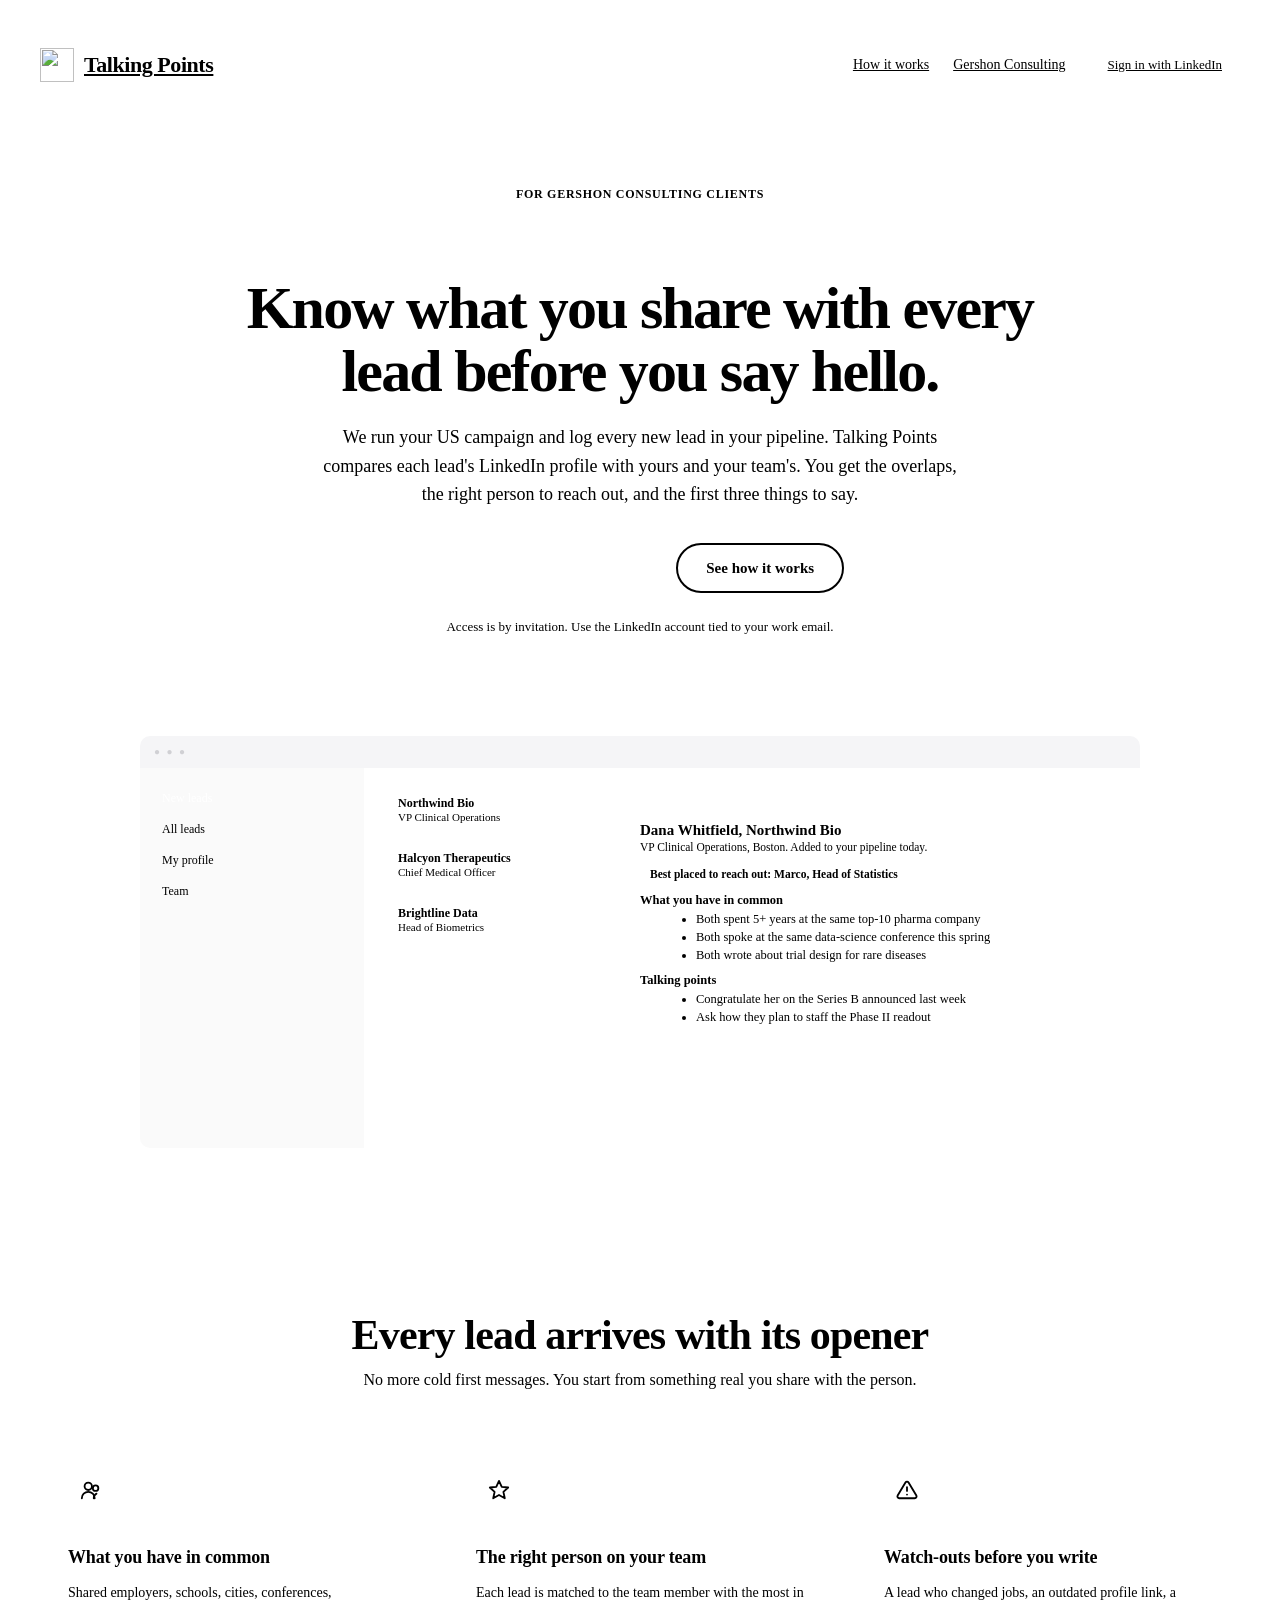
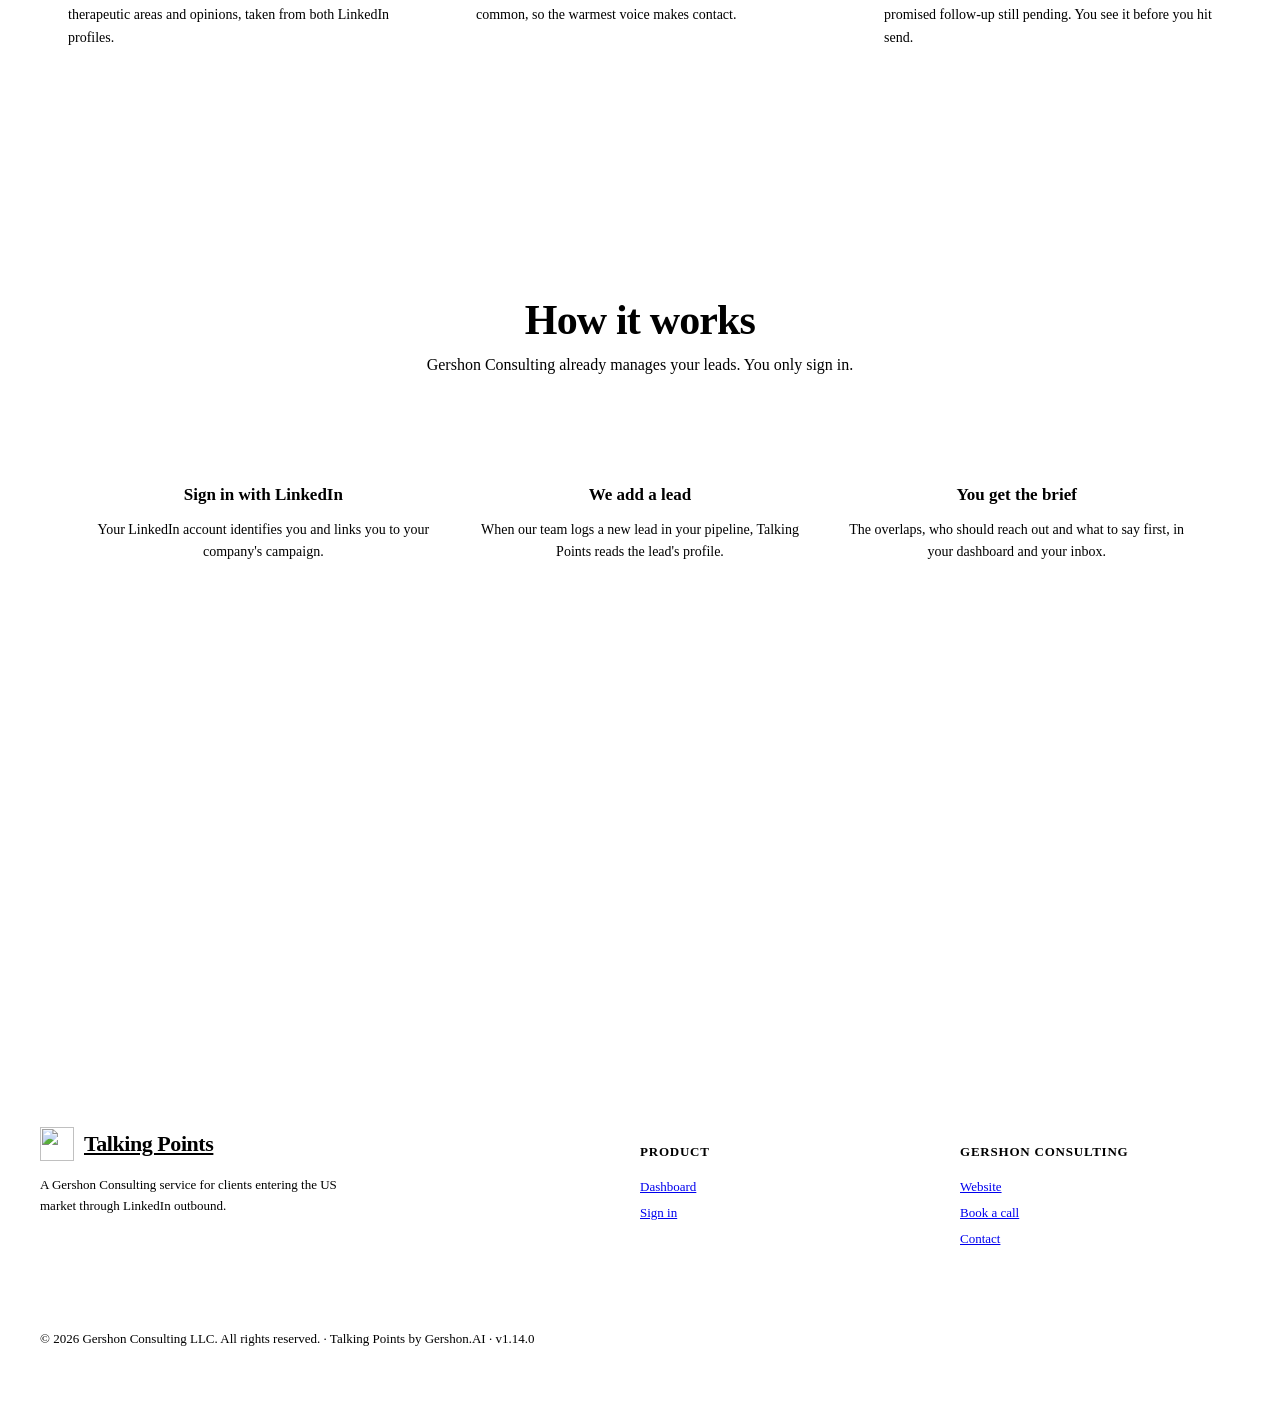
==== public/index.html @ f8860003 "v1.14.0 engine: client knowledge base + Streak conversation + quality check; admin rebuild Co-Author" ====
<!DOCTYPE html>
<html lang="en">
<head>
<meta charset="UTF-8" />
<meta name="viewport" content="width=device-width, initial-scale=1.0" />
<title>Talking Points by Gershon.AI</title>
<link rel="icon" type="image/svg+xml" href="/logo.svg" />
<meta name="description" content="For Gershon Consulting clients: every new lead in your US campaign arrives with what you have in common and what to say first." />
<meta property="og:title" content="Talking Points by Gershon.AI" />
<meta property="og:description" content="Every new lead arrives with what you have in common and what to say first." />
<meta property="og:url" content="https://talkingpoints.gershon.ai" />
<link rel="stylesheet" href="/common.css" />
<style>
  html, body { background: #fff; height: auto; }
  .landing { max-width: 1200px; margin: 0 auto; padding: 20px; }
  .public-topbar { display: flex; align-items: center; justify-content: space-between; padding: 20px 0; margin-bottom: 20px; gap: 16px; }
  .logo { display: flex; align-items: center; gap: 10px; font-weight: 800; font-size: 22px; color: var(--brand); letter-spacing: -0.02em; }
  .logo img { width: 34px; height: 34px; }
  .nav-links { display: flex; gap: 24px; align-items: center; font-size: 14px; font-weight: 500; }
  .nav-links a { color: var(--text); transition: color .15s; }
  .nav-links a:hover { color: var(--brand); }
  .nav-links .btn { padding: 9px 18px; border-radius: 999px; font-size: 13px; }
  @media (max-width: 640px) { .nav-links .hide-sm { display: none; } .logo { white-space: nowrap; font-size: 19px; } .nav-links .btn { padding: 8px 12px; font-size: 12px; white-space: nowrap; } }
  .hero { text-align: center; padding: 60px 20px 70px; max-width: 860px; margin: 0 auto; }
  .hero-eyebrow { display: inline-block; padding: 5px 14px; background: var(--brand-light); color: var(--brand); font-size: 12px; font-weight: 700; letter-spacing: 0.06em; border-radius: 999px; margin-bottom: 20px; text-transform: uppercase; }
  .hero h1 { font-size: clamp(36px, 6vw, 60px); font-weight: 800; letter-spacing: -0.03em; line-height: 1.05; margin-bottom: 20px; }
  .hero h1 .accent { color: var(--brand); }
  .hero p.lede { font-size: 18px; color: var(--text-muted); line-height: 1.6; max-width: 650px; margin: 0 auto 34px; }
  .cta-row { display: flex; justify-content: center; gap: 12px; flex-wrap: wrap; }
  .btn-hero { padding: 14px 28px; border-radius: 999px; font-size: 15px; font-weight: 700; border: 2px solid transparent; display: inline-flex; align-items: center; gap: 10px; transition: all .15s; text-decoration: none; }
  .btn-hero.primary { background: var(--brand); color: #fff; }
  .btn-hero.primary:hover { background: var(--brand-dark); transform: translateY(-1px); box-shadow: 0 8px 22px rgba(254,27,4,0.28); }
  .btn-hero.secondary { background: #fff; color: var(--text); border-color: var(--border); }
  .btn-hero.secondary:hover { border-color: var(--brand); color: var(--brand); }
  .btn-hero svg { width: 18px; height: 18px; }
  .hero-social { margin-top: 26px; color: var(--text-muted); font-size: 13px; }

  /* Product mock: a lead card as it appears in the app */
  .product-mock { margin: 0 auto 80px; max-width: 1000px; padding: 18px; background: linear-gradient(135deg, var(--brand-light), #fff); border-radius: 18px; border: 1px solid var(--border); }
  .mock-frame { border: 1px solid var(--border); border-radius: 10px; background: #fff; overflow: hidden; position: relative; padding-top: 32px; }
  .mock-frame::before { content: ''; position: absolute; top: 0; left: 0; right: 0; height: 32px; background: #f5f5f7; border-bottom: 1px solid var(--border); }
  .mock-frame::after { content: '● ● ●'; position: absolute; top: 10px; left: 14px; font-size: 10px; letter-spacing: 2px; color: #d0d0d4; }
  .mock-content { display: flex; min-height: 380px; }
  .mock-sidebar { width: 200px; padding: 16px 12px; border-right: 1px solid var(--border); background: #fafafa; font-size: 12px; flex-shrink: 0; }
  .mock-sidebar-item { padding: 7px 10px; border-radius: 6px; margin-bottom: 2px; color: var(--text-muted); }
  .mock-sidebar-item.active { background: var(--brand); color: #fff; }
  .mock-main { flex: 1; padding: 18px 22px; display: grid; grid-template-columns: 220px 1fr; gap: 16px; text-align: left; }
  .mock-list .row { padding: 10px 12px; border: 1px solid var(--border); border-radius: 8px; margin-bottom: 8px; font-size: 12px; }
  .mock-list .row.on { border-color: var(--brand); background: var(--brand-light); }
  .mock-list .co { font-weight: 700; }
  .mock-list .who { color: var(--text-muted); font-size: 11px; }
  .mock-brief { border: 1px solid var(--border); border-left: 4px solid var(--brand); border-radius: 10px; padding: 16px 18px; font-size: 12.5px; }
  .mock-brief h4 { font-size: 15px; font-weight: 800; margin-bottom: 2px; }
  .mock-brief .sub { color: var(--text-muted); font-size: 11.5px; margin-bottom: 12px; }
  .mock-brief .k { font-weight: 700; margin: 10px 0 4px; }
  .mock-brief ul { margin: 0 0 0 16px; color: var(--text); }
  .mock-brief li { margin-bottom: 3px; }
  .mock-brief .match { display: inline-block; background: var(--brand-light); color: var(--brand); font-weight: 700; padding: 3px 10px; border-radius: 999px; font-size: 11.5px; }
  @media (max-width: 800px) { .mock-sidebar { display: none; } .mock-main { grid-template-columns: 1fr; } .mock-list { display: none; } }

  .features-section { padding: 30px 0 40px; }
  .section-heading { text-align: center; margin-bottom: 50px; }
  .section-heading h2 { font-size: clamp(28px, 4vw, 42px); font-weight: 800; letter-spacing: -0.02em; margin-bottom: 12px; }
  .section-heading p { font-size: 16px; color: var(--text-muted); max-width: 600px; margin: 0 auto; }
  .feature-grid { display: grid; grid-template-columns: repeat(3, 1fr); gap: 24px; }
  @media (max-width: 900px) { .feature-grid { grid-template-columns: 1fr; } }
  .feature { padding: 28px; background: #fff; border: 1px solid var(--border); border-radius: 14px; }
  .feature-icon { width: 46px; height: 46px; background: var(--brand-light); color: var(--brand); border-radius: 10px; display: inline-flex; align-items: center; justify-content: center; margin-bottom: 16px; }
  .feature-icon svg { width: 22px; height: 22px; }
  .feature h3 { font-size: 18px; font-weight: 800; margin-bottom: 8px; letter-spacing: -0.01em; }
  .feature p { color: var(--text-muted); font-size: 14px; line-height: 1.6; }
  .how { margin: 80px 0; padding: 50px; background: var(--bg); border-radius: 14px; }
  @media (max-width: 700px) { .how { padding: 30px 20px; } }
  .steps { display: grid; grid-template-columns: repeat(3, 1fr); gap: 30px; }
  @media (max-width: 800px) { .steps { grid-template-columns: 1fr; } }
  .step { text-align: center; }
  .step-num { width: 44px; height: 44px; border-radius: 50%; background: var(--brand); color: #fff; display: inline-flex; align-items: center; justify-content: center; font-weight: 800; font-size: 18px; margin-bottom: 14px; }
  .step h3 { font-size: 17px; font-weight: 800; margin-bottom: 6px; }
  .step p { color: var(--text-muted); font-size: 14px; line-height: 1.6; }
  .cta-section { background: linear-gradient(135deg, var(--brand) 0%, var(--brand-dark) 100%); color: #fff; padding: 60px 30px; border-radius: 18px; text-align: center; margin: 60px 0; }
  .cta-section h2 { font-size: clamp(28px, 4vw, 40px); font-weight: 800; margin-bottom: 14px; letter-spacing: -0.02em; }
  .cta-section p { font-size: 16px; opacity: 0.9; margin: 0 auto 28px; max-width: 540px; }
  .cta-section .btn-hero.primary { background: #fff; color: var(--brand); }
  .cta-section .btn-hero.primary:hover { background: #fff5f5; }
  footer { padding: 50px 0 30px; border-top: 1px solid var(--border); color: var(--text-muted); font-size: 13px; }
  .footer-grid { display: grid; grid-template-columns: 2fr 1fr 1fr; gap: 40px; margin-bottom: 40px; }
  @media (max-width: 800px) { .footer-grid { grid-template-columns: 1fr; } }
  .footer-brand .logo { margin-bottom: 14px; }
  .footer-brand p { font-size: 13px; line-height: 1.6; max-width: 320px; }
  .footer-col h4 { font-size: 13px; font-weight: 800; text-transform: uppercase; letter-spacing: 0.06em; color: var(--text); margin-bottom: 14px; }
  .footer-col ul { list-style: none; padding: 0; }
  .footer-col li { padding: 5px 0; }
  .footer-col a:hover { color: var(--brand); }
  .footer-bottom { padding-top: 26px; border-top: 1px solid var(--border); display: flex; justify-content: space-between; flex-wrap: wrap; gap: 12px; }
  a:focus-visible, button:focus-visible { outline: 3px solid rgba(254,27,4,0.35); outline-offset: 2px; }
</style>
<link rel="stylesheet" href="/unified-theme.css?v=1.14.0" />
</head>
<body>
<div class="landing">

<header class="public-topbar">
  <a class="logo" href="/"><img src="/logo.svg" alt="" />Talking Points</a>
  <nav class="nav-links">
    <a class="hide-sm" href="#how">How it works</a>
    <a class="hide-sm" href="https://www.gershonconsulting.com" target="_blank" rel="noopener">Gershon Consulting</a>
    <a class="btn primary" href="/api/auth/linkedin/start">Sign in with LinkedIn</a>
  </nav>
</header>

<section class="hero">
  <span class="hero-eyebrow">For Gershon Consulting clients</span>
  <h1>Know what you share with every lead <span class="accent">before you say hello.</span></h1>
  <p class="lede">We run your US campaign and log every new lead in your pipeline. Talking Points compares each lead's LinkedIn profile with yours and your team's. You get the overlaps, the right person to reach out, and the first three things to say.</p>
  <div class="cta-row">
    <a class="btn-hero primary" href="/api/auth/linkedin/start">
      <svg viewBox="0 0 24 24" fill="currentColor" aria-hidden="true"><path d="M20.447 20.452h-3.554v-5.569c0-1.328-.027-3.037-1.852-3.037-1.853 0-2.136 1.445-2.136 2.939v5.667H9.351V9h3.414v1.561h.046c.477-.9 1.637-1.85 3.37-1.85 3.601 0 4.267 2.37 4.267 5.455v6.286zM5.337 7.433c-1.144 0-2.063-.926-2.063-2.065 0-1.138.92-2.063 2.063-2.063 1.14 0 2.064.925 2.064 2.063 0 1.139-.925 2.065-2.064 2.065zm1.782 13.019H3.555V9h3.564v11.452zM22.225 0H1.771C.792 0 0 .774 0 1.729v20.542C0 23.227.792 24 1.771 24h20.451C23.2 24 24 23.227 24 22.271V1.729C24 .774 23.2 0 22.222 0h.003z"/></svg>
      Sign in with LinkedIn
    </a>
    <a class="btn-hero secondary" href="#how">See how it works</a>
  </div>
  <p class="hero-social">Access is by invitation. Use the LinkedIn account tied to your work email.</p>
</section>

<div class="product-mock" aria-hidden="true">
  <div class="mock-frame">
    <div class="mock-content">
      <div class="mock-sidebar">
        <div class="mock-sidebar-item active">New leads</div>
        <div class="mock-sidebar-item">All leads</div>
        <div class="mock-sidebar-item">My profile</div>
        <div class="mock-sidebar-item">Team</div>
      </div>
      <div class="mock-main">
        <div class="mock-list">
          <div class="row on"><div class="co">Northwind Bio</div><div class="who">VP Clinical Operations</div></div>
          <div class="row"><div class="co">Halcyon Therapeutics</div><div class="who">Chief Medical Officer</div></div>
          <div class="row"><div class="co">Brightline Data</div><div class="who">Head of Biometrics</div></div>
        </div>
        <div class="mock-brief">
          <h4>Dana Whitfield, Northwind Bio</h4>
          <div class="sub">VP Clinical Operations, Boston. Added to your pipeline today.</div>
          <span class="match">Best placed to reach out: Marco, Head of Statistics</span>
          <div class="k">What you have in common</div>
          <ul>
            <li>Both spent 5+ years at the same top-10 pharma company</li>
            <li>Both spoke at the same data-science conference this spring</li>
            <li>Both wrote about trial design for rare diseases</li>
          </ul>
          <div class="k">Talking points</div>
          <ul>
            <li>Congratulate her on the Series B announced last week</li>
            <li>Ask how they plan to staff the Phase II readout</li>
          </ul>
        </div>
      </div>
    </div>
  </div>
</div>

<section class="features-section">
  <div class="section-heading">
    <h2>Every lead arrives with its opener</h2>
    <p>No more cold first messages. You start from something real you share with the person.</p>
  </div>
  <div class="feature-grid">
    <div class="feature">
      <div class="feature-icon"><svg viewBox="0 0 24 24" fill="none" stroke="currentColor" stroke-width="2" stroke-linecap="round" stroke-linejoin="round"><circle cx="9" cy="8" r="4"/><circle cx="17" cy="10" r="3"/><path d="M2 21c0-3.9 3.1-7 7-7s7 3.1 7 7"/><path d="M15 21c0-2.2 1-4 3-5"/></svg></div>
      <h3>What you have in common</h3>
      <p>Shared employers, schools, cities, conferences, therapeutic areas and opinions, taken from both LinkedIn profiles.</p>
    </div>
    <div class="feature">
      <div class="feature-icon"><svg viewBox="0 0 24 24" fill="none" stroke="currentColor" stroke-width="2" stroke-linecap="round" stroke-linejoin="round"><path d="M12 2l3 6.5 7 .8-5.2 4.7 1.5 7L12 17.5 5.7 21l1.5-7L2 9.3l7-.8z"/></svg></div>
      <h3>The right person on your team</h3>
      <p>Each lead is matched to the team member with the most in common, so the warmest voice makes contact.</p>
    </div>
    <div class="feature">
      <div class="feature-icon"><svg viewBox="0 0 24 24" fill="none" stroke="currentColor" stroke-width="2" stroke-linecap="round" stroke-linejoin="round"><path d="M12 9v4"/><path d="M12 17h.01"/><path d="M10.3 3.9L1.8 18a2 2 0 0 0 1.7 3h17a2 2 0 0 0 1.7-3L13.7 3.9a2 2 0 0 0-3.4 0z"/></svg></div>
      <h3>Watch-outs before you write</h3>
      <p>A lead who changed jobs, an outdated profile link, a promised follow-up still pending. You see it before you hit send.</p>
    </div>
  </div>
</section>

<section class="how" id="how">
  <div class="section-heading" style="margin-bottom:36px">
    <h2>How it works</h2>
    <p>Gershon Consulting already manages your leads. You only sign in.</p>
  </div>
  <div class="steps">
    <div class="step"><div class="step-num">1</div><h3>Sign in with LinkedIn</h3><p>Your LinkedIn account identifies you and links you to your company's campaign.</p></div>
    <div class="step"><div class="step-num">2</div><h3>We add a lead</h3><p>When our team logs a new lead in your pipeline, Talking Points reads the lead's profile.</p></div>
    <div class="step"><div class="step-num">3</div><h3>You get the brief</h3><p>The overlaps, who should reach out and what to say first, in your dashboard and your inbox.</p></div>
  </div>
</section>

<section class="cta-section">
  <h2>Your next lead is already in the pipeline</h2>
  <p>Sign in to see what you have in common with it.</p>
  <a class="btn-hero primary" href="/api/auth/linkedin/start">Sign in with LinkedIn</a>
</section>

<footer>
  <div class="footer-grid">
    <div class="footer-brand">
      <a class="logo" href="/"><img src="/logo.svg" alt="" />Talking Points</a>
      <p>A Gershon Consulting service for clients entering the US market through LinkedIn outbound.</p>
    </div>
    <div class="footer-col"><h4>Product</h4><ul>
      <li><a href="/app">Dashboard</a></li>
      <li><a href="/login.html">Sign in</a></li>
    </ul></div>
    <div class="footer-col"><h4>Gershon Consulting</h4><ul>
      <li><a href="https://www.gershonconsulting.com" target="_blank" rel="noopener">Website</a></li>
      <li><a href="https://www.gershonconsulting.com/calendar" target="_blank" rel="noopener">Book a call</a></li>
      <li><a href="mailto:olivier@gershonconsulting.com">Contact</a></li>
    </ul></div>
  </div>
  <div class="footer-bottom">
    <div>© 2026 Gershon Consulting LLC. All rights reserved. · <span data-app-version data-app-version-prefix="Talking Points by Gershon.AI · v">Talking Points by Gershon.AI · v1.14.0</span></div>
  </div>
</footer>

</div>
<script src="/version.js?v=1.14.0"></script>
</body>
</html>
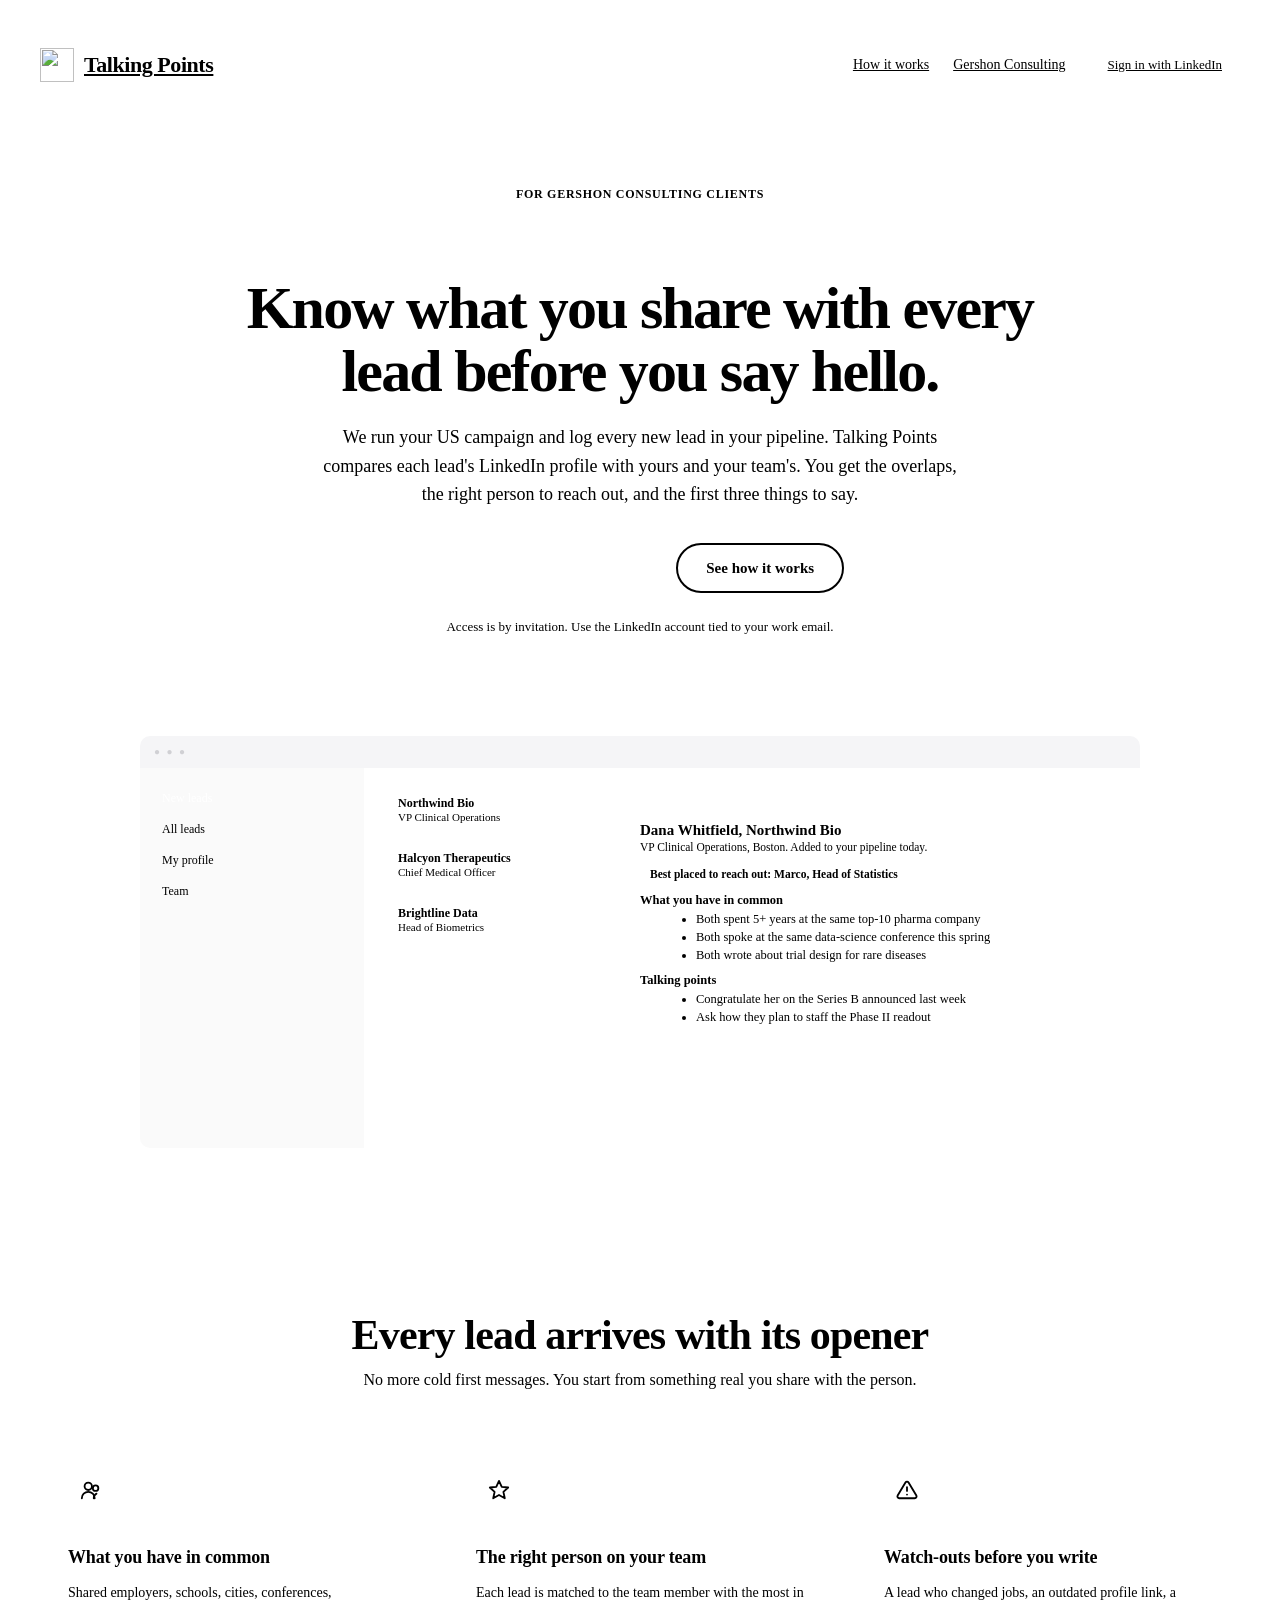
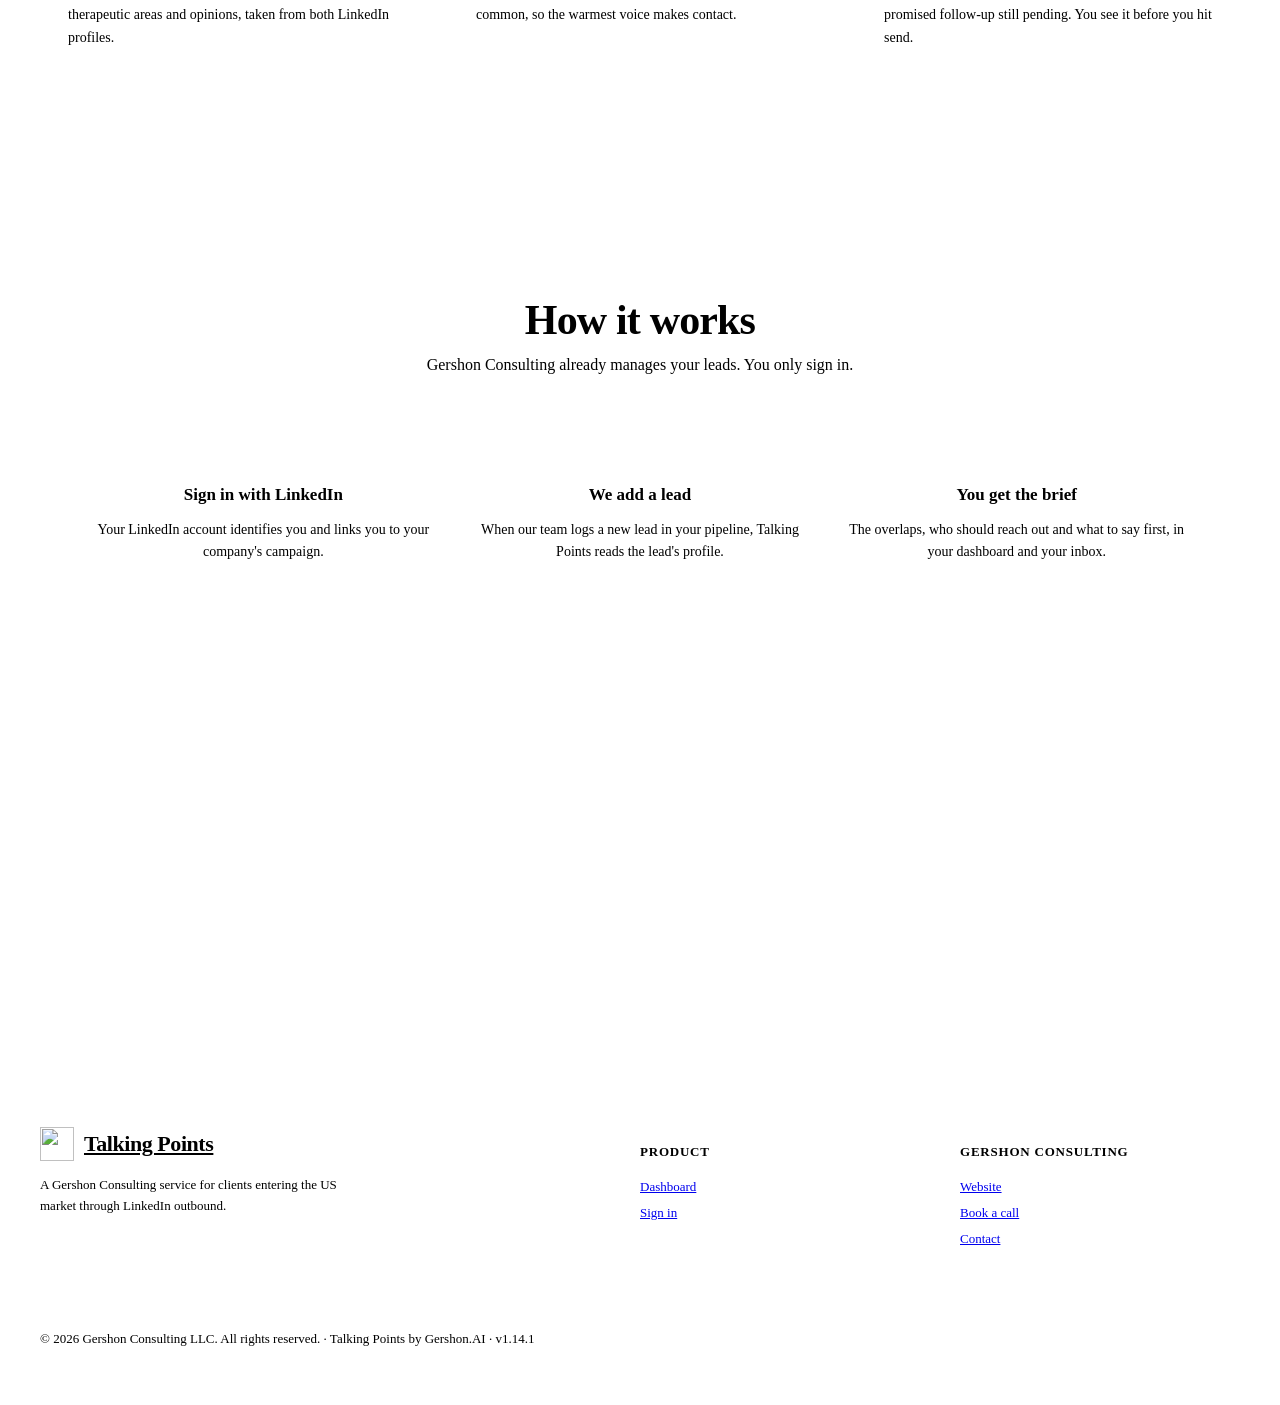
==== commit 864cfdff: "v1.14.1 admin send-now Co-Authored-By: Claude Opus 5.5 <noreply@anthropic.com> Claude-Session: https" ====
--- a/public/index.html
+++ b/public/index.html
@@ -94,7 +94,7 @@
   .footer-bottom { padding-top: 26px; border-top: 1px solid var(--border); display: flex; justify-content: space-between; flex-wrap: wrap; gap: 12px; }
   a:focus-visible, button:focus-visible { outline: 3px solid rgba(254,27,4,0.35); outline-offset: 2px; }
 </style>
-<link rel="stylesheet" href="/unified-theme.css?v=1.14.0" />
+<link rel="stylesheet" href="/unified-theme.css?v=1.14.1" />
 </head>
 <body>
 <div class="landing">
@@ -217,11 +217,11 @@
     </ul></div>
   </div>
   <div class="footer-bottom">
-    <div>© 2026 Gershon Consulting LLC. All rights reserved. · <span data-app-version data-app-version-prefix="Talking Points by Gershon.AI · v">Talking Points by Gershon.AI · v1.14.0</span></div>
+    <div>© 2026 Gershon Consulting LLC. All rights reserved. · <span data-app-version data-app-version-prefix="Talking Points by Gershon.AI · v">Talking Points by Gershon.AI · v1.14.1</span></div>
   </div>
 </footer>
 
 </div>
-<script src="/version.js?v=1.14.0"></script>
+<script src="/version.js?v=1.14.1"></script>
 </body>
 </html>
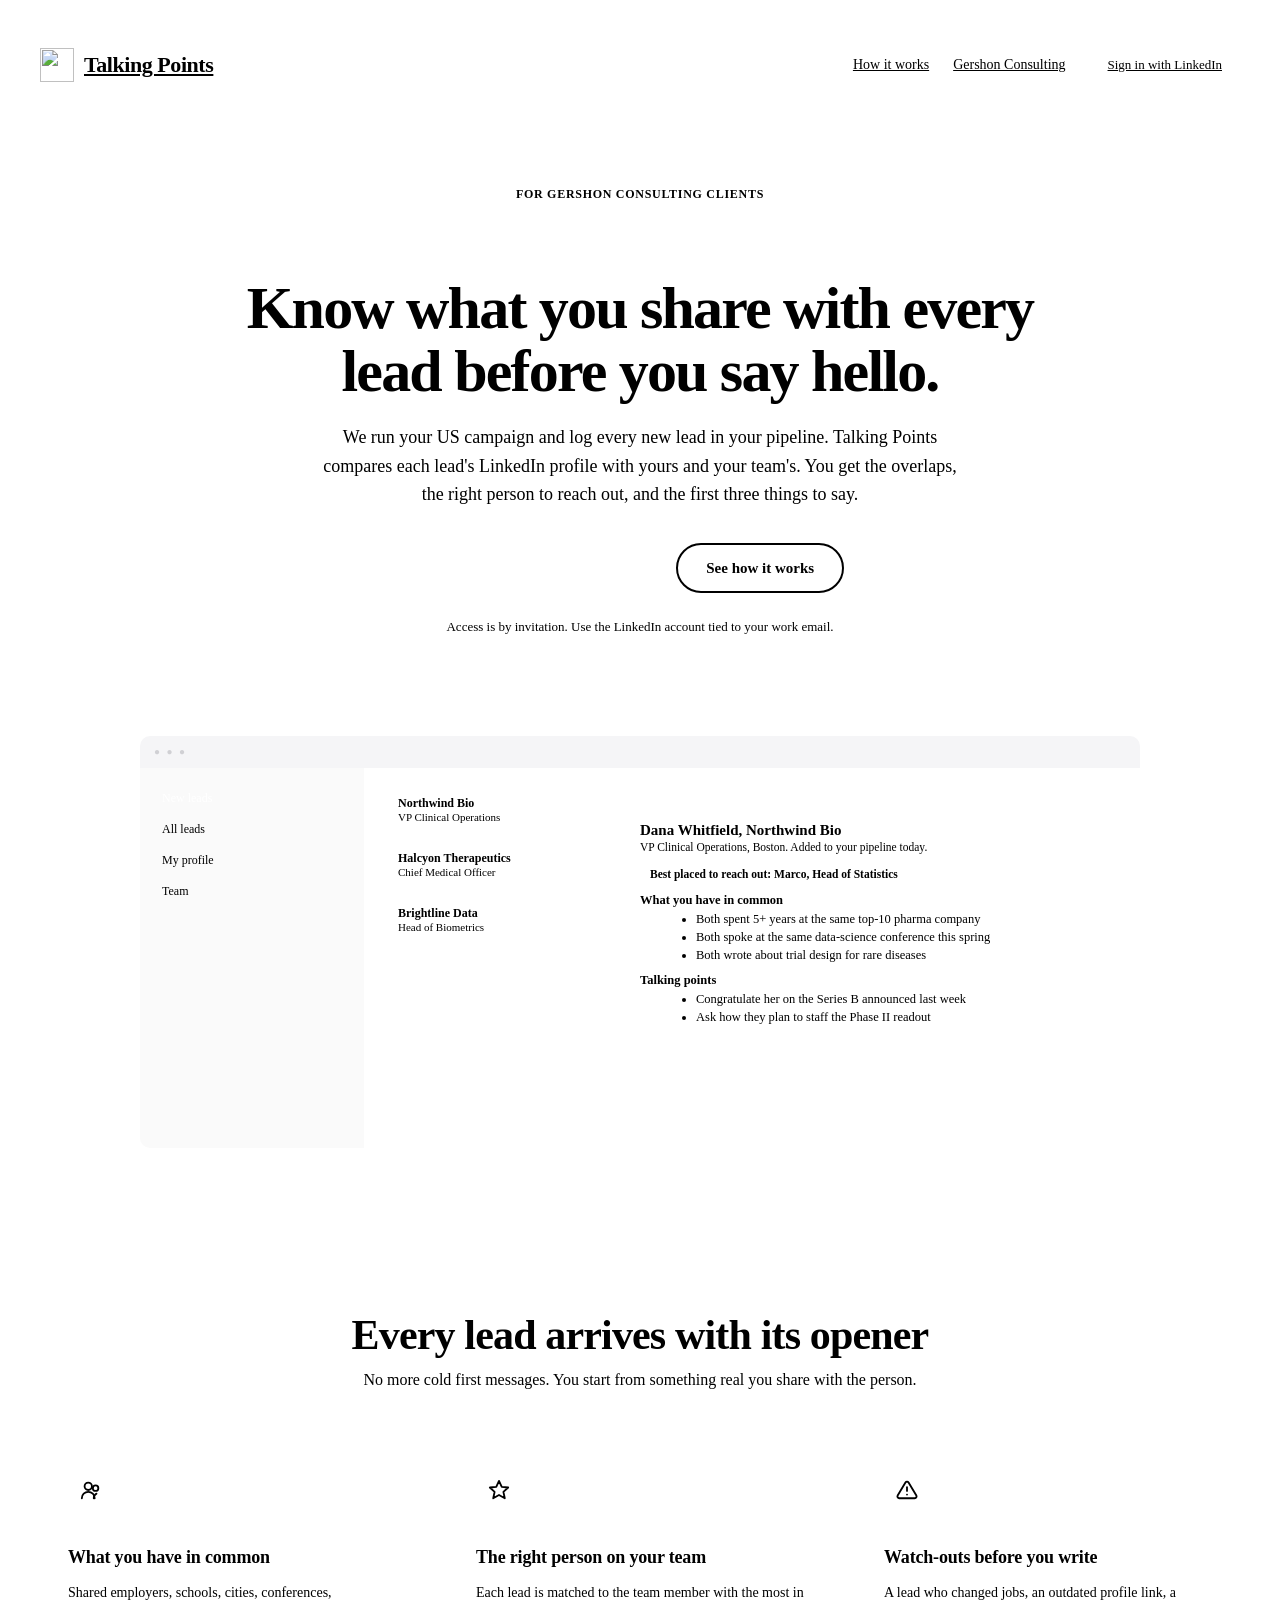
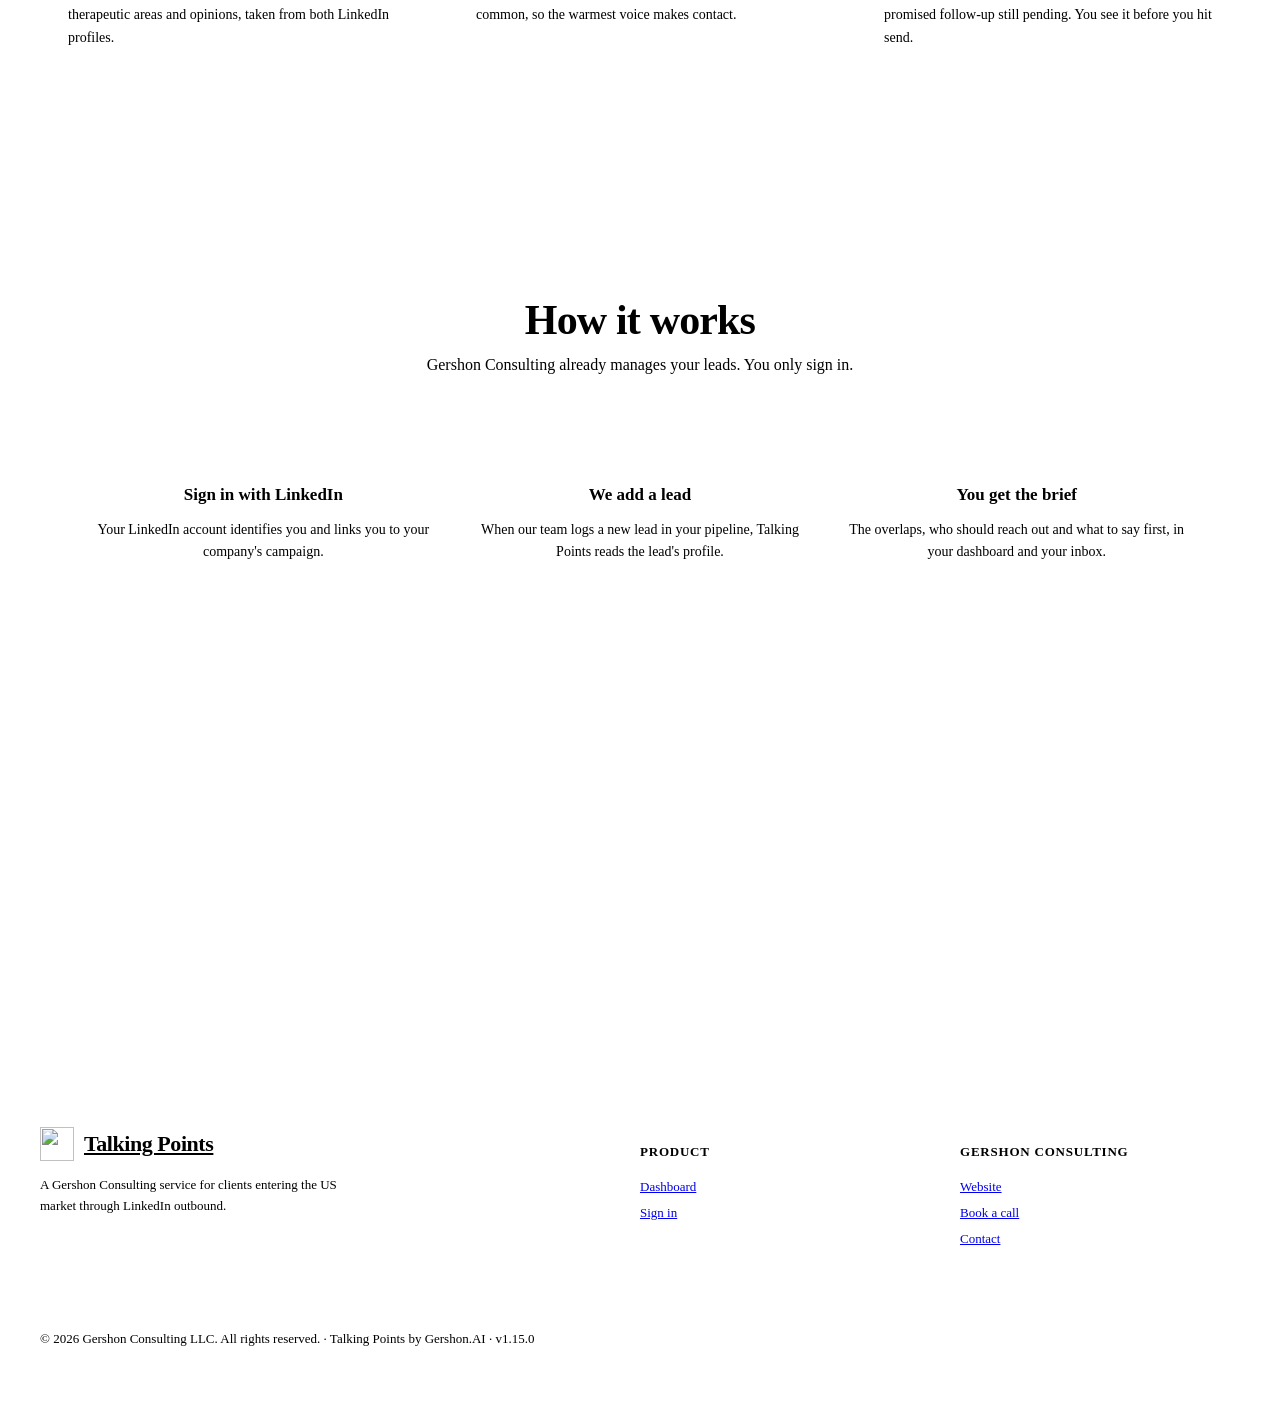
==== commit b43e7e9a: "v1.15.0 engine: find the lead website, always show the full format, hold light briefs for Olivier Ab" ====
--- a/public/index.html
+++ b/public/index.html
@@ -94,7 +94,7 @@
   .footer-bottom { padding-top: 26px; border-top: 1px solid var(--border); display: flex; justify-content: space-between; flex-wrap: wrap; gap: 12px; }
   a:focus-visible, button:focus-visible { outline: 3px solid rgba(254,27,4,0.35); outline-offset: 2px; }
 </style>
-<link rel="stylesheet" href="/unified-theme.css?v=1.14.1" />
+<link rel="stylesheet" href="/unified-theme.css?v=1.15.0" />
 </head>
 <body>
 <div class="landing">
@@ -217,11 +217,11 @@
     </ul></div>
   </div>
   <div class="footer-bottom">
-    <div>© 2026 Gershon Consulting LLC. All rights reserved. · <span data-app-version data-app-version-prefix="Talking Points by Gershon.AI · v">Talking Points by Gershon.AI · v1.14.1</span></div>
+    <div>© 2026 Gershon Consulting LLC. All rights reserved. · <span data-app-version data-app-version-prefix="Talking Points by Gershon.AI · v">Talking Points by Gershon.AI · v1.15.0</span></div>
   </div>
 </footer>
 
 </div>
-<script src="/version.js?v=1.14.1"></script>
+<script src="/version.js?v=1.15.0"></script>
 </body>
 </html>
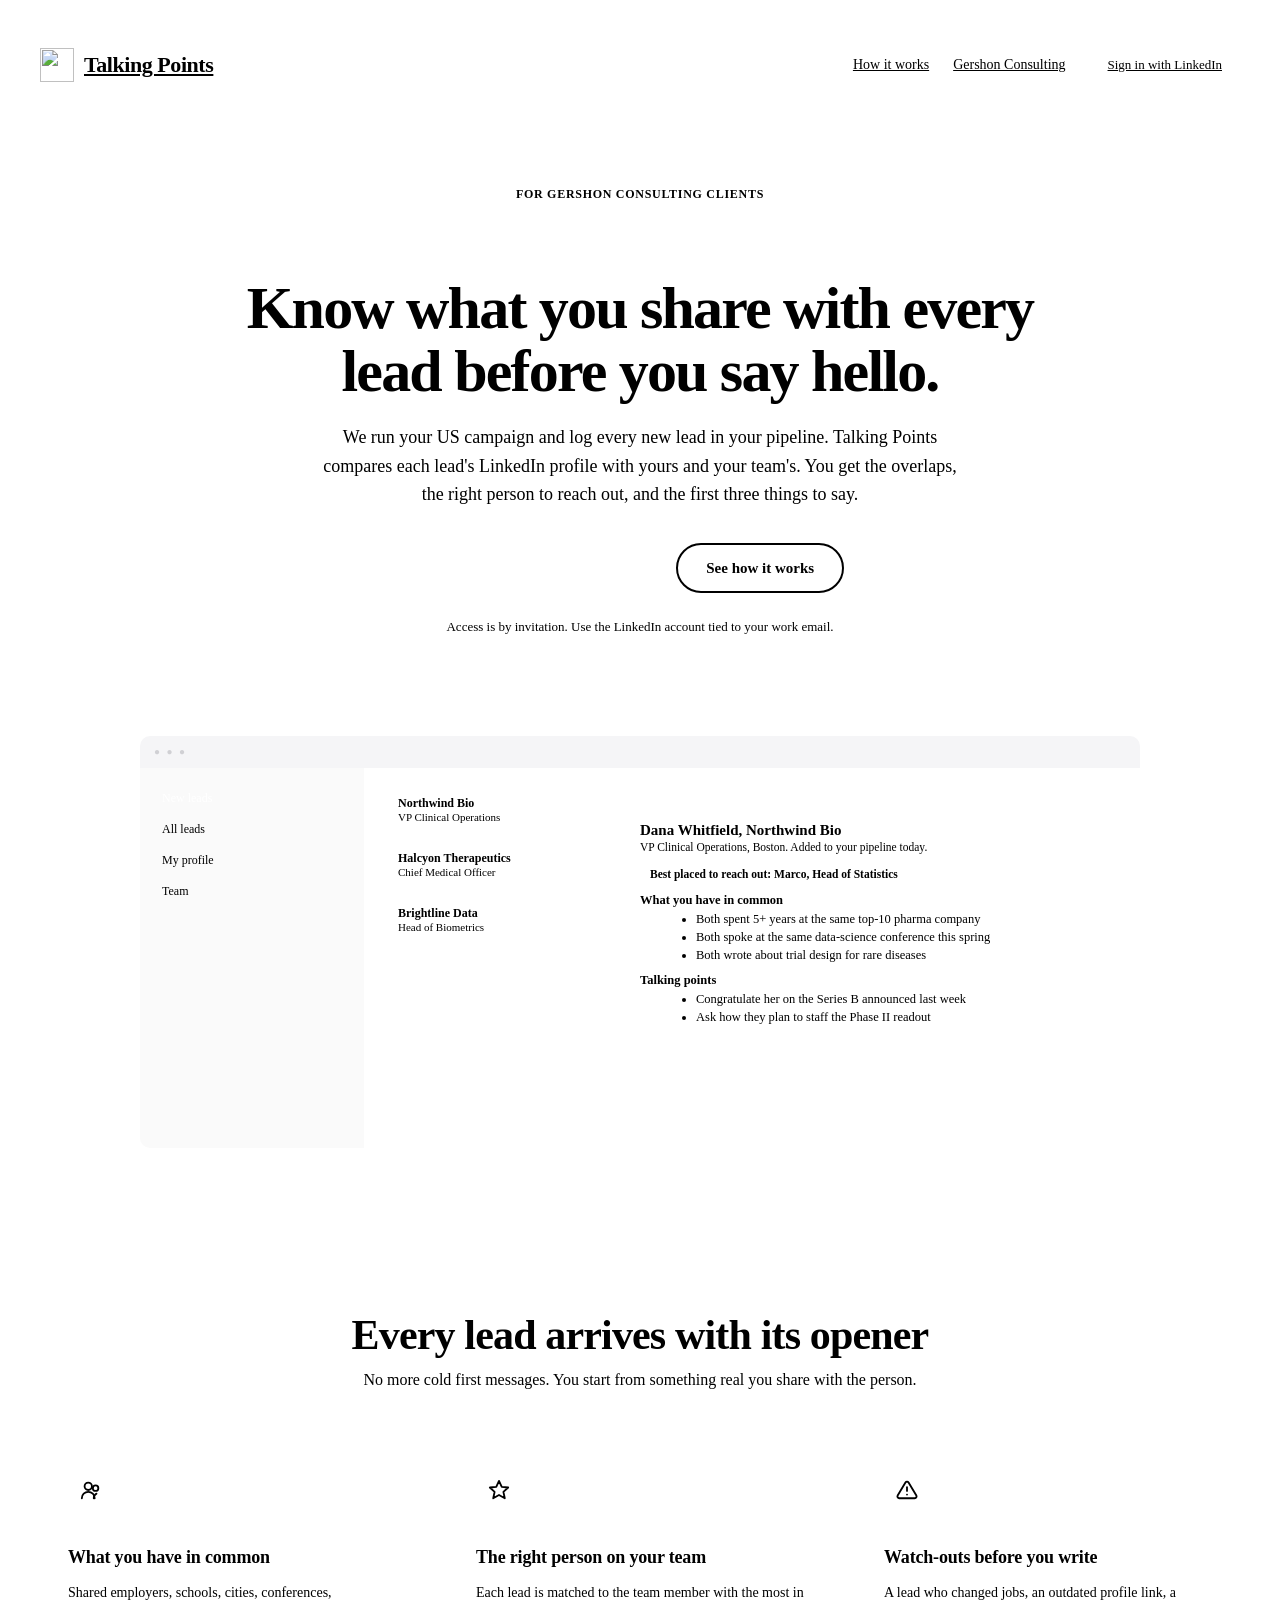
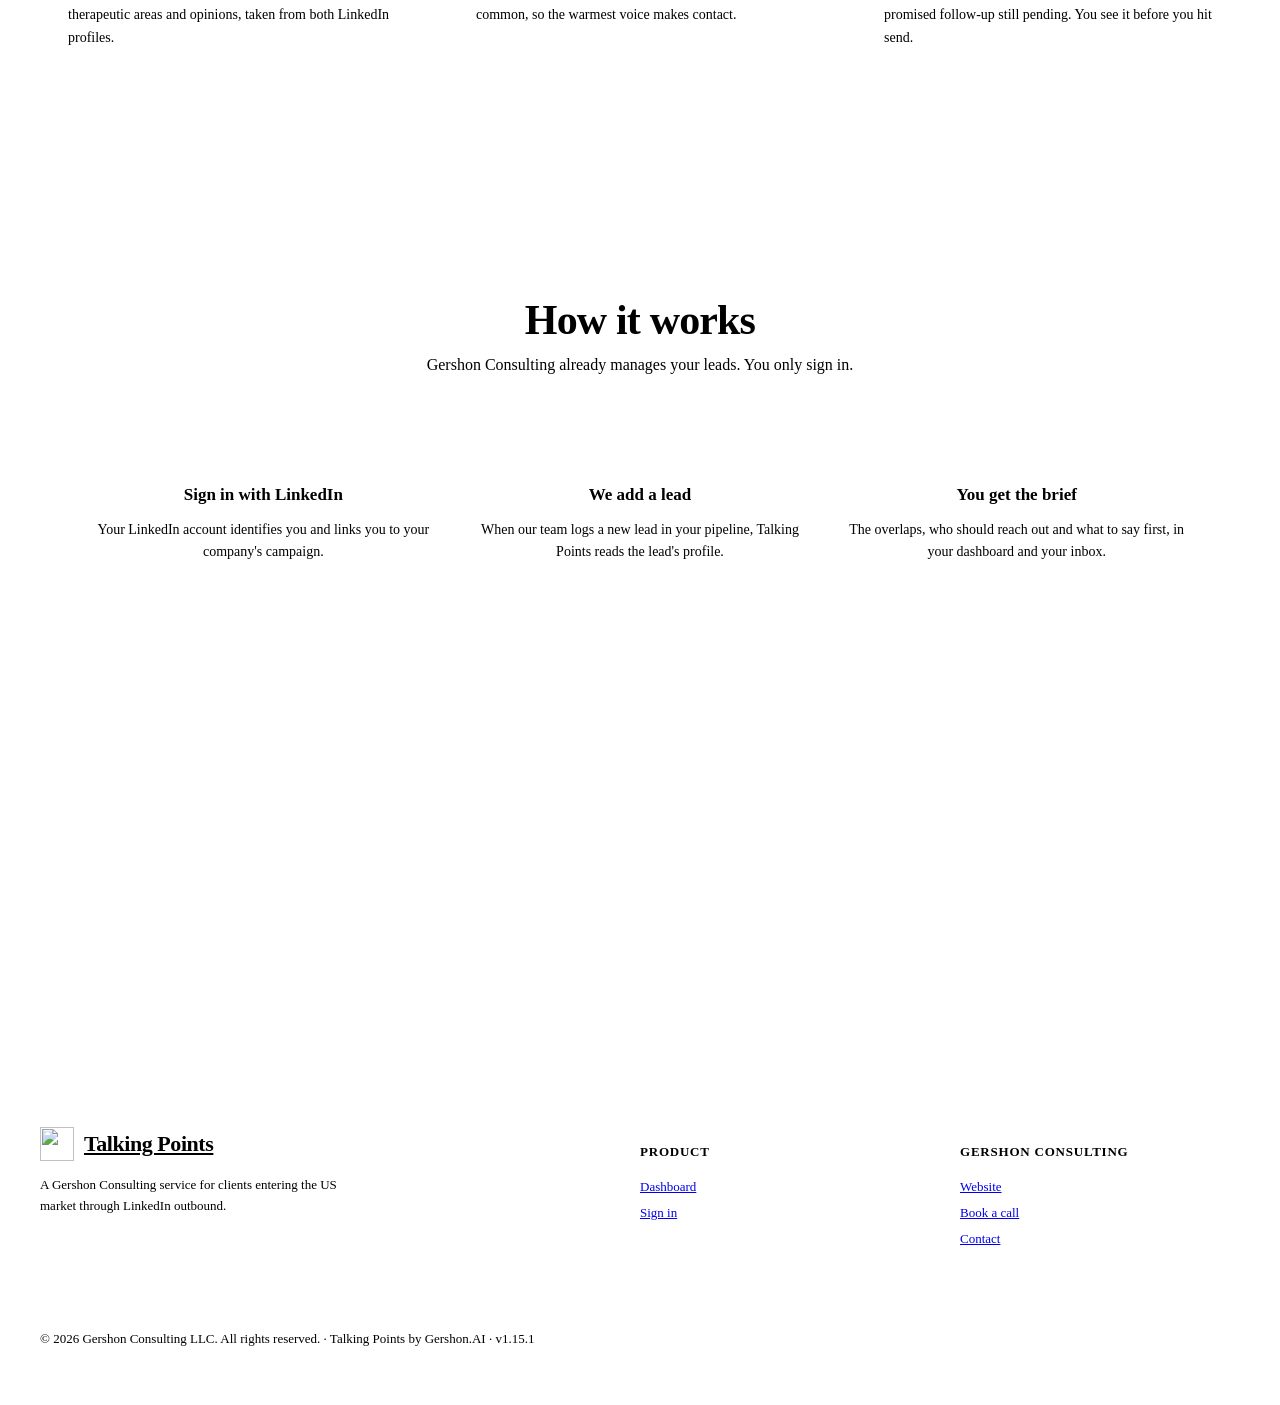
==== commit c94d6005: "v1.15.1: /api/health returns JSON with the version (was the HTML app page) Co-Authored-By: Claude Op" ====
--- a/public/index.html
+++ b/public/index.html
@@ -94,7 +94,7 @@
   .footer-bottom { padding-top: 26px; border-top: 1px solid var(--border); display: flex; justify-content: space-between; flex-wrap: wrap; gap: 12px; }
   a:focus-visible, button:focus-visible { outline: 3px solid rgba(254,27,4,0.35); outline-offset: 2px; }
 </style>
-<link rel="stylesheet" href="/unified-theme.css?v=1.15.0" />
+<link rel="stylesheet" href="/unified-theme.css?v=1.15.1" />
 </head>
 <body>
 <div class="landing">
@@ -217,11 +217,11 @@
     </ul></div>
   </div>
   <div class="footer-bottom">
-    <div>© 2026 Gershon Consulting LLC. All rights reserved. · <span data-app-version data-app-version-prefix="Talking Points by Gershon.AI · v">Talking Points by Gershon.AI · v1.15.0</span></div>
+    <div>© 2026 Gershon Consulting LLC. All rights reserved. · <span data-app-version data-app-version-prefix="Talking Points by Gershon.AI · v">Talking Points by Gershon.AI · v1.15.1</span></div>
   </div>
 </footer>
 
 </div>
-<script src="/version.js?v=1.15.0"></script>
+<script src="/version.js?v=1.15.1"></script>
 </body>
 </html>
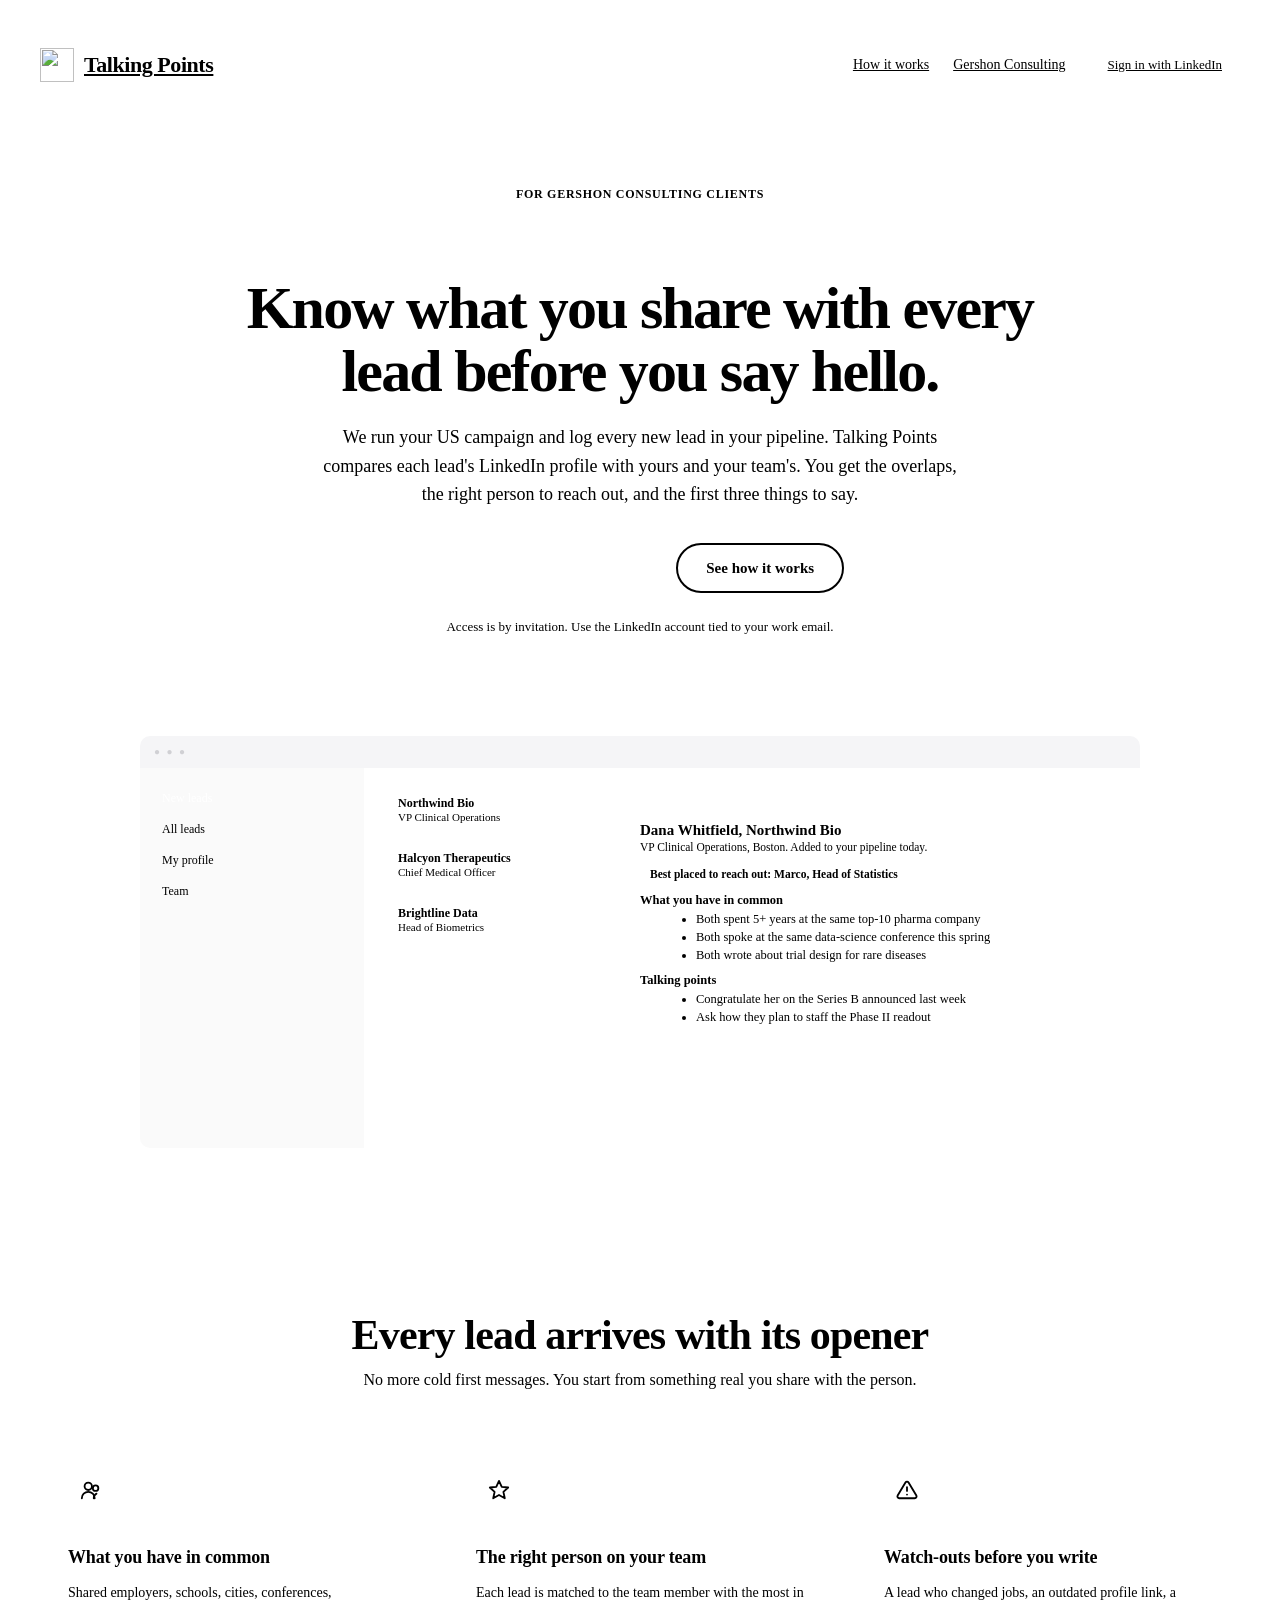
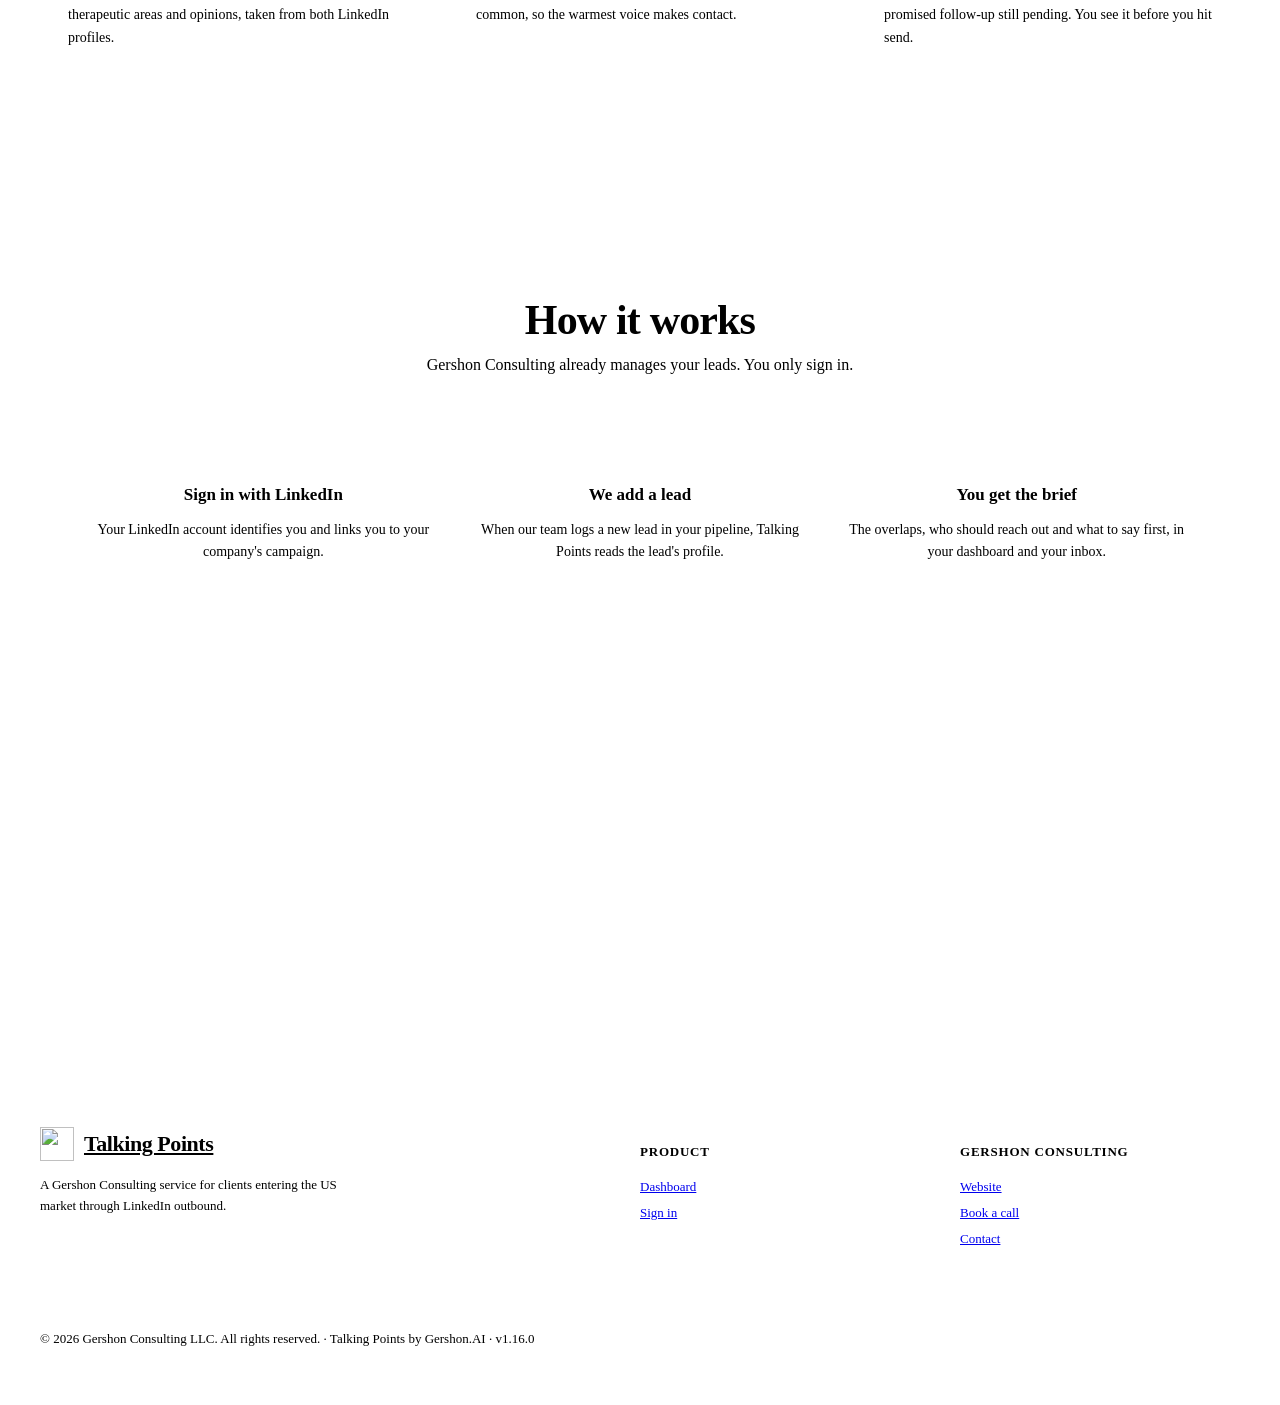
==== commit 4702f4af: "v1.16.0 research engine: real research, computed grade, Ansana structure, number check, strict gate " ====
--- a/public/index.html
+++ b/public/index.html
@@ -94,7 +94,7 @@
   .footer-bottom { padding-top: 26px; border-top: 1px solid var(--border); display: flex; justify-content: space-between; flex-wrap: wrap; gap: 12px; }
   a:focus-visible, button:focus-visible { outline: 3px solid rgba(254,27,4,0.35); outline-offset: 2px; }
 </style>
-<link rel="stylesheet" href="/unified-theme.css?v=1.15.1" />
+<link rel="stylesheet" href="/unified-theme.css?v=1.16.0" />
 </head>
 <body>
 <div class="landing">
@@ -217,11 +217,11 @@
     </ul></div>
   </div>
   <div class="footer-bottom">
-    <div>© 2026 Gershon Consulting LLC. All rights reserved. · <span data-app-version data-app-version-prefix="Talking Points by Gershon.AI · v">Talking Points by Gershon.AI · v1.15.1</span></div>
+    <div>© 2026 Gershon Consulting LLC. All rights reserved. · <span data-app-version data-app-version-prefix="Talking Points by Gershon.AI · v">Talking Points by Gershon.AI · v1.16.0</span></div>
   </div>
 </footer>
 
 </div>
-<script src="/version.js?v=1.15.1"></script>
+<script src="/version.js?v=1.16.0"></script>
 </body>
 </html>
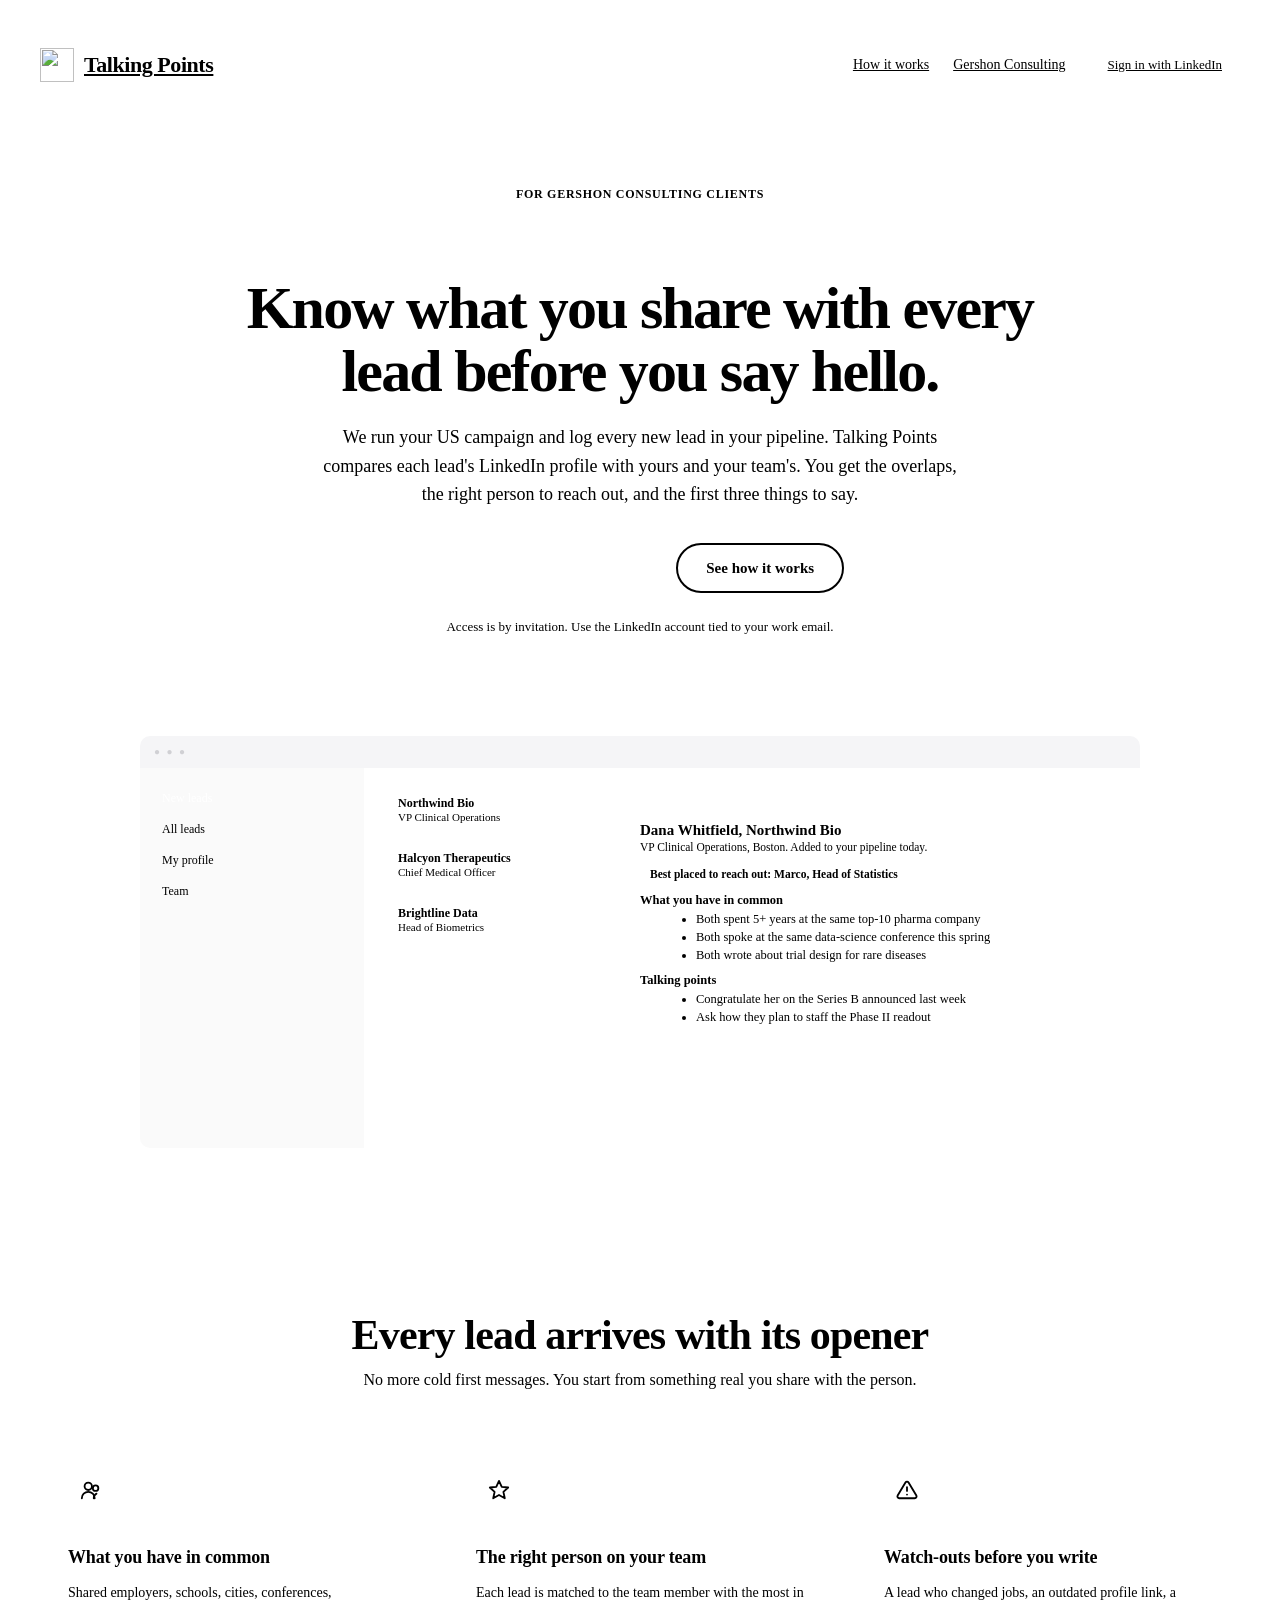
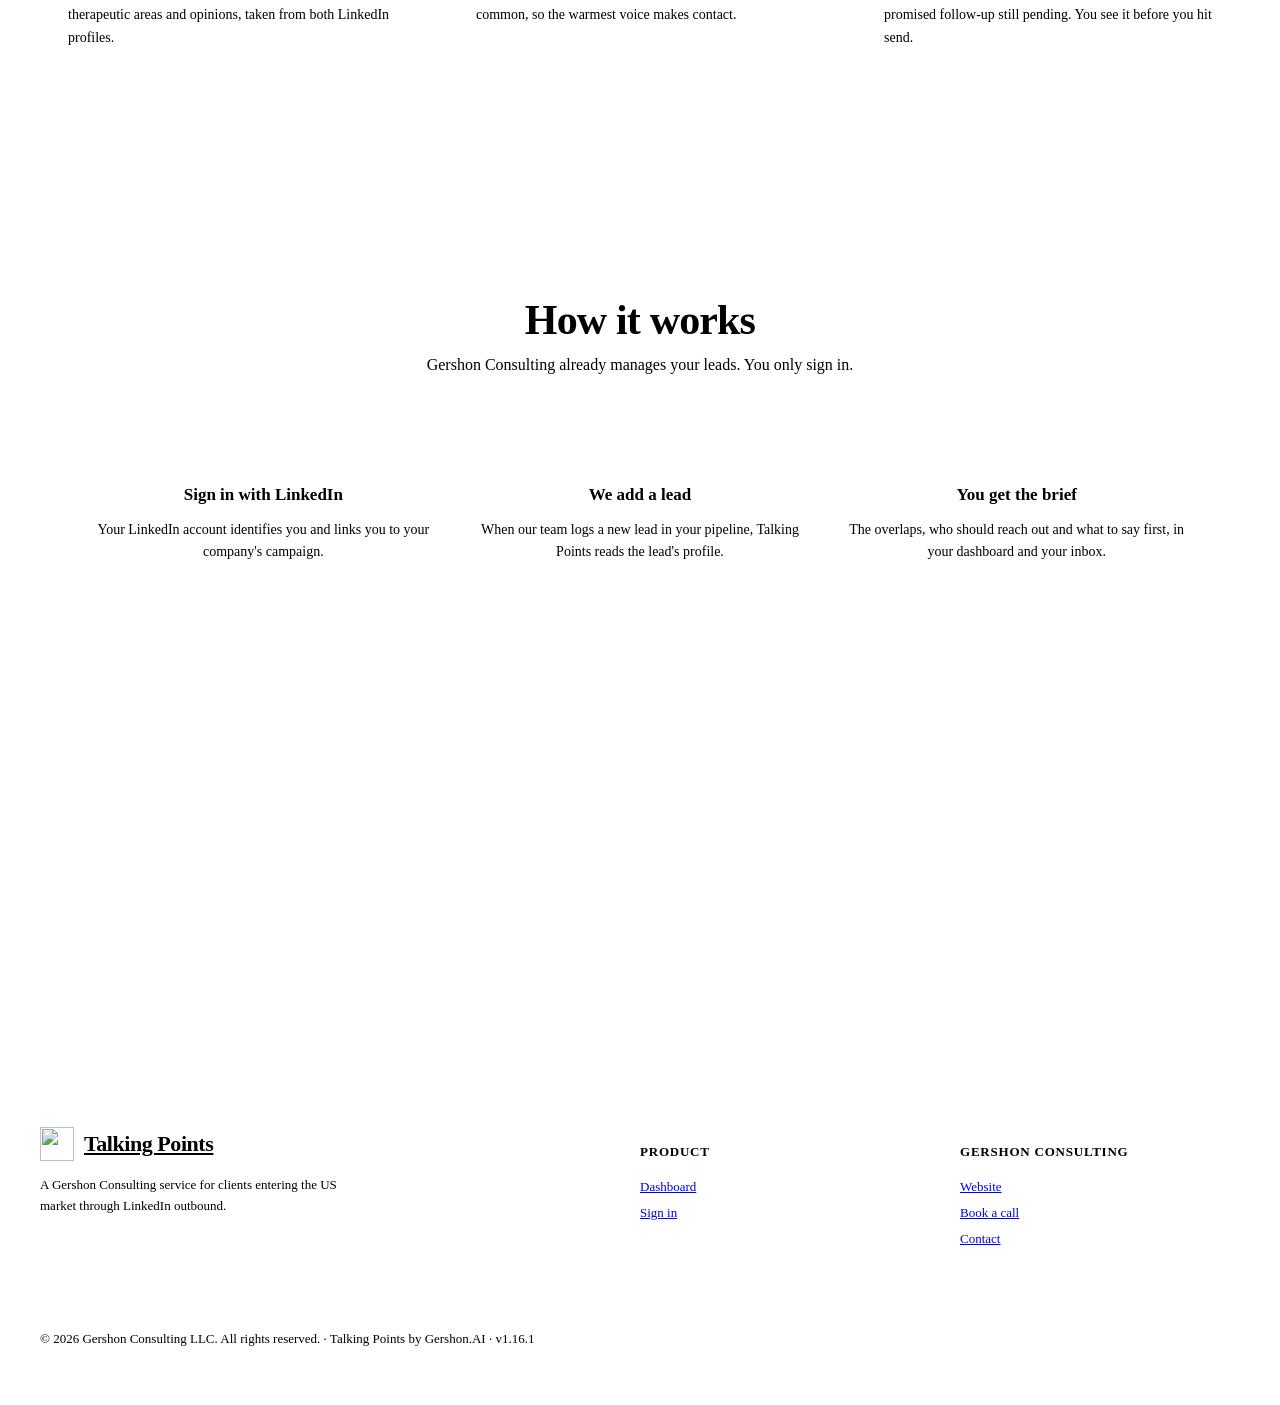
==== commit f97ccfb1: "v1.16.1 engine fixes from the live test (relevance filter, snapshot rows, SEC Form D, events) Co-Aut" ====
--- a/public/index.html
+++ b/public/index.html
@@ -94,7 +94,7 @@
   .footer-bottom { padding-top: 26px; border-top: 1px solid var(--border); display: flex; justify-content: space-between; flex-wrap: wrap; gap: 12px; }
   a:focus-visible, button:focus-visible { outline: 3px solid rgba(254,27,4,0.35); outline-offset: 2px; }
 </style>
-<link rel="stylesheet" href="/unified-theme.css?v=1.16.0" />
+<link rel="stylesheet" href="/unified-theme.css?v=1.16.1" />
 </head>
 <body>
 <div class="landing">
@@ -217,11 +217,11 @@
     </ul></div>
   </div>
   <div class="footer-bottom">
-    <div>© 2026 Gershon Consulting LLC. All rights reserved. · <span data-app-version data-app-version-prefix="Talking Points by Gershon.AI · v">Talking Points by Gershon.AI · v1.16.0</span></div>
+    <div>© 2026 Gershon Consulting LLC. All rights reserved. · <span data-app-version data-app-version-prefix="Talking Points by Gershon.AI · v">Talking Points by Gershon.AI · v1.16.1</span></div>
   </div>
 </footer>
 
 </div>
-<script src="/version.js?v=1.16.0"></script>
+<script src="/version.js?v=1.16.1"></script>
 </body>
 </html>
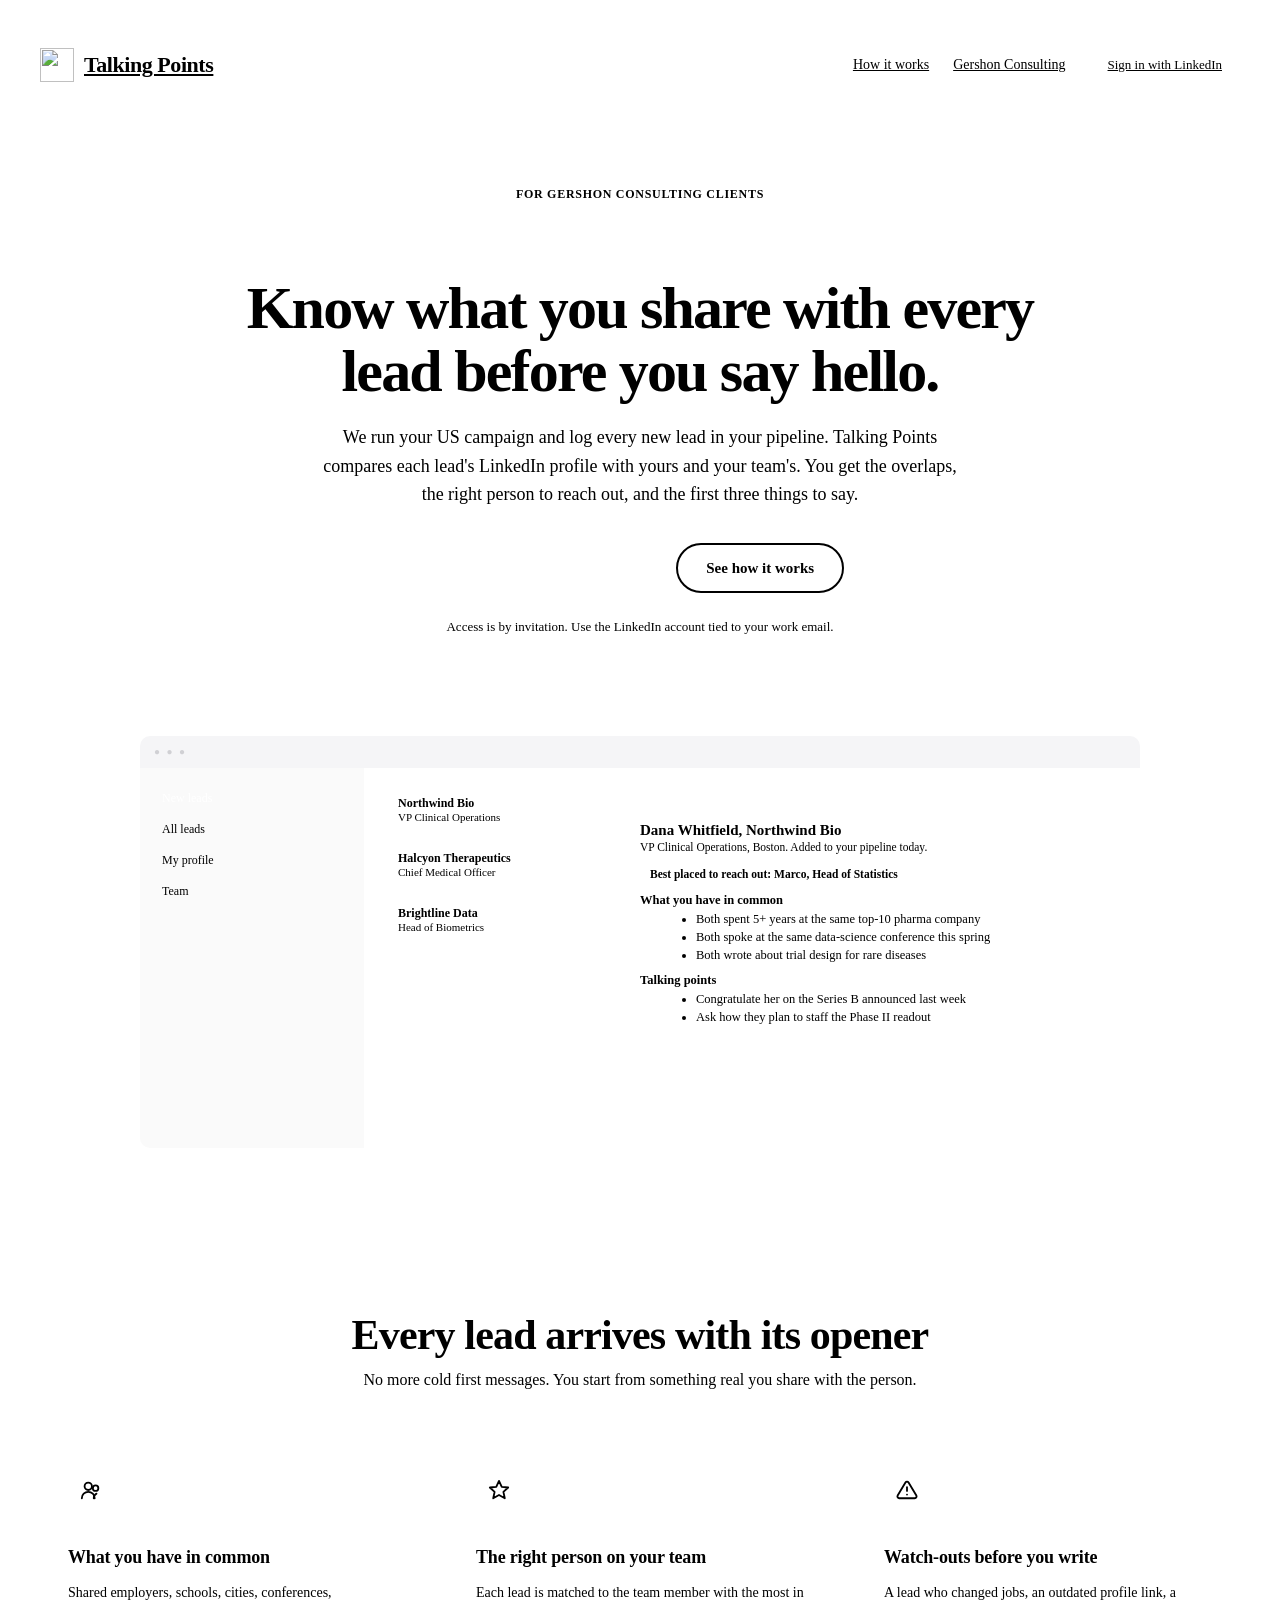
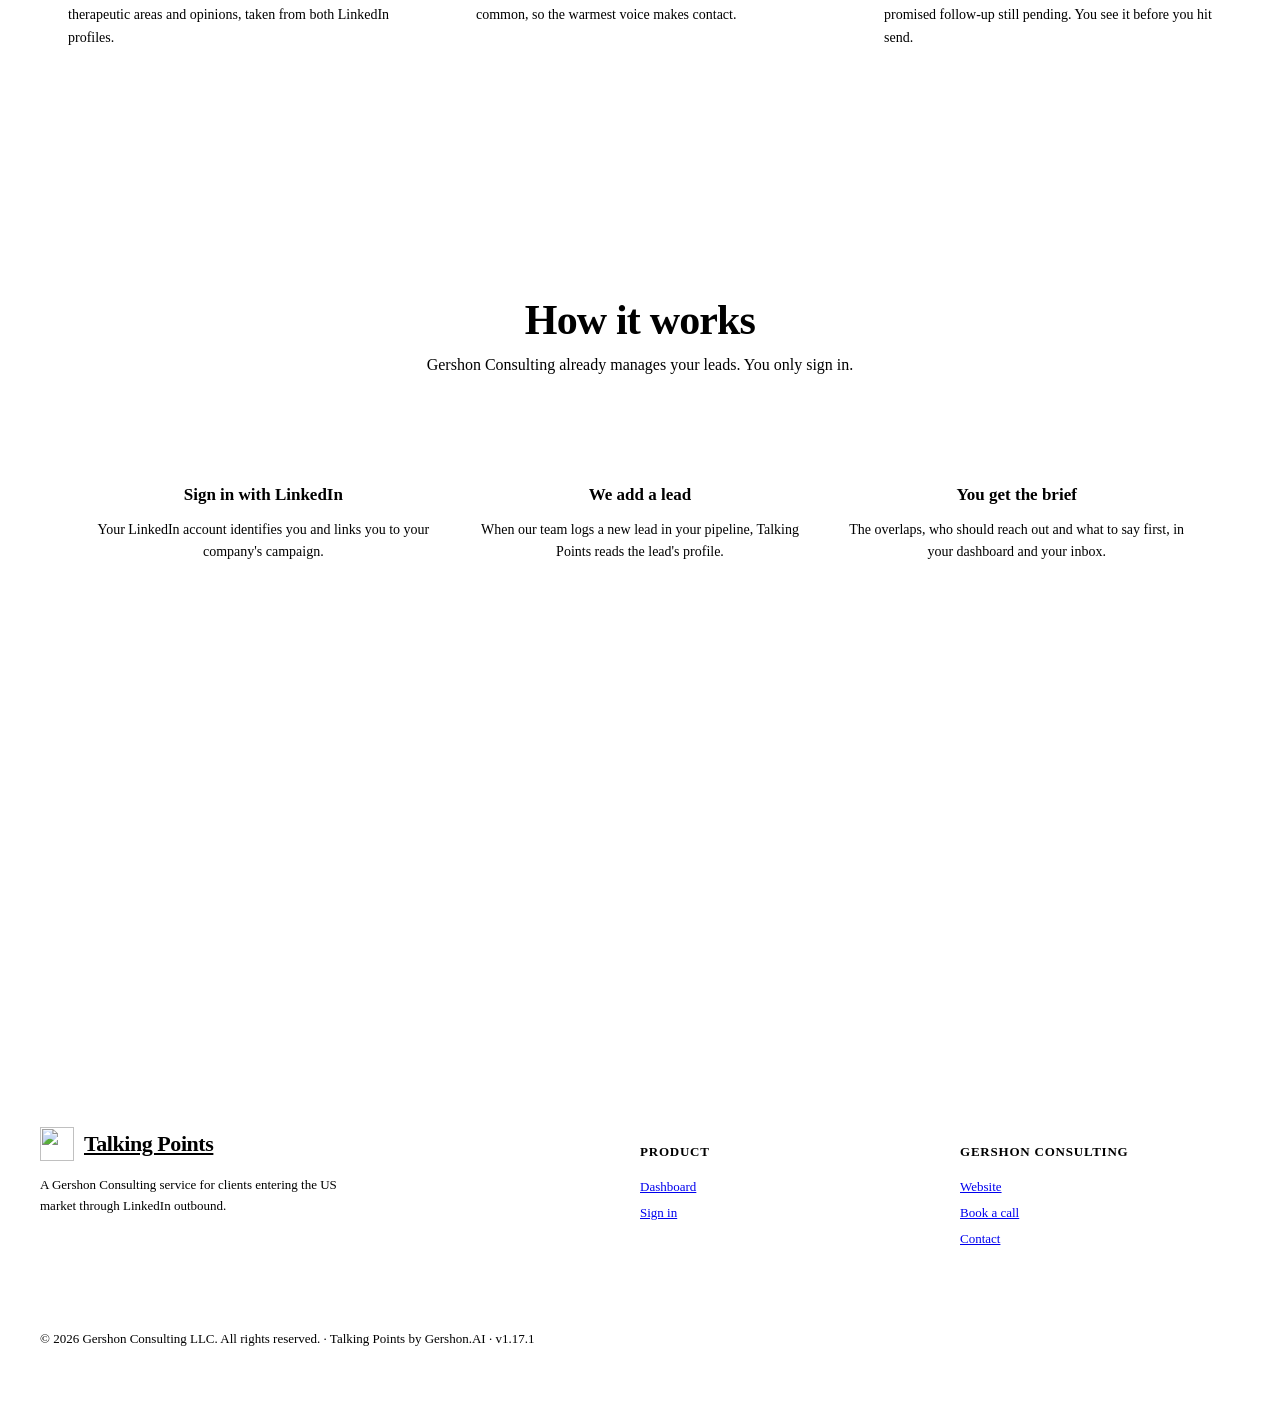
==== commit 53849fc9: "v1.17.1 Events follow the client's market (Altavia → Canada), Kawartha Dairy fix Co-Authored-By: Cla" ====
--- a/public/index.html
+++ b/public/index.html
@@ -94,7 +94,7 @@
   .footer-bottom { padding-top: 26px; border-top: 1px solid var(--border); display: flex; justify-content: space-between; flex-wrap: wrap; gap: 12px; }
   a:focus-visible, button:focus-visible { outline: 3px solid rgba(254,27,4,0.35); outline-offset: 2px; }
 </style>
-<link rel="stylesheet" href="/unified-theme.css?v=1.16.1" />
+<link rel="stylesheet" href="/unified-theme.css?v=1.17.1" />
 </head>
 <body>
 <div class="landing">
@@ -217,11 +217,11 @@
     </ul></div>
   </div>
   <div class="footer-bottom">
-    <div>© 2026 Gershon Consulting LLC. All rights reserved. · <span data-app-version data-app-version-prefix="Talking Points by Gershon.AI · v">Talking Points by Gershon.AI · v1.16.1</span></div>
+    <div>© 2026 Gershon Consulting LLC. All rights reserved. · <span data-app-version data-app-version-prefix="Talking Points by Gershon.AI · v">Talking Points by Gershon.AI · v1.17.1</span></div>
   </div>
 </footer>
 
 </div>
-<script src="/version.js?v=1.16.1"></script>
+<script src="/version.js?v=1.17.1"></script>
 </body>
 </html>
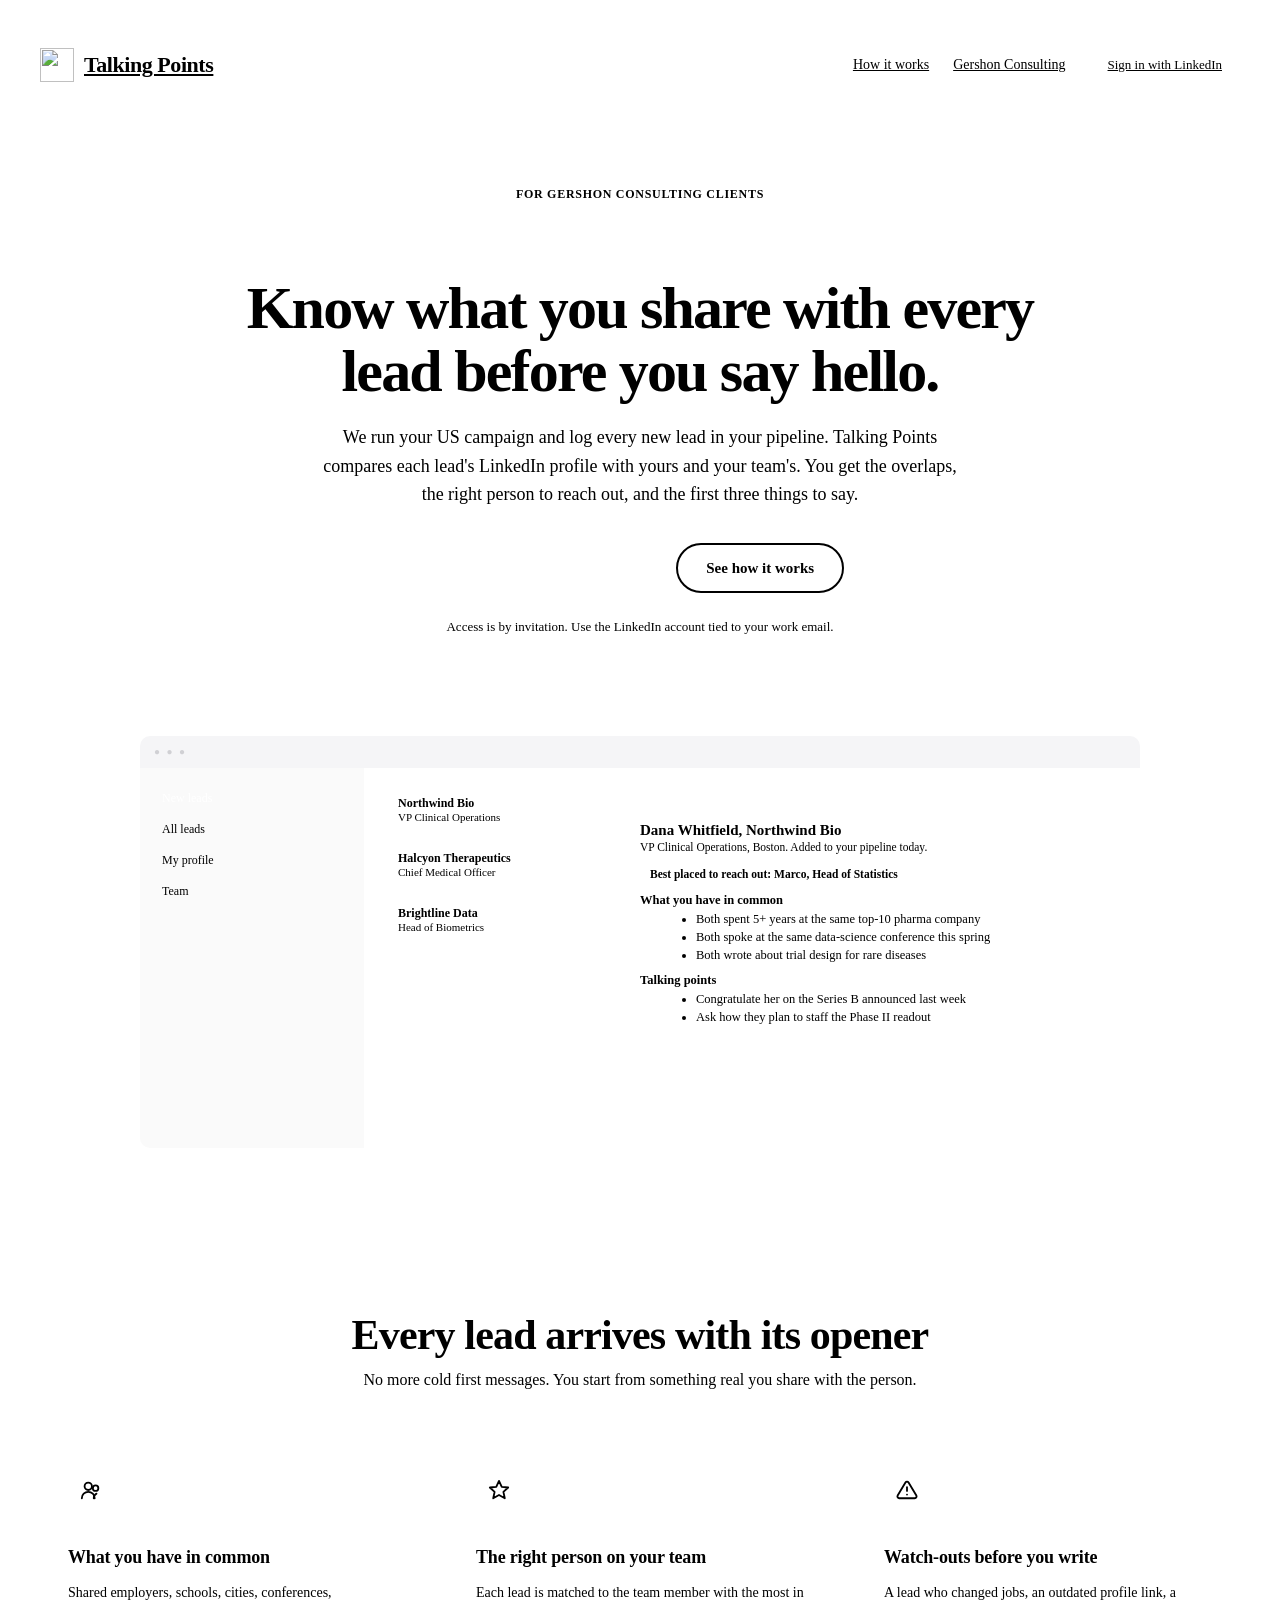
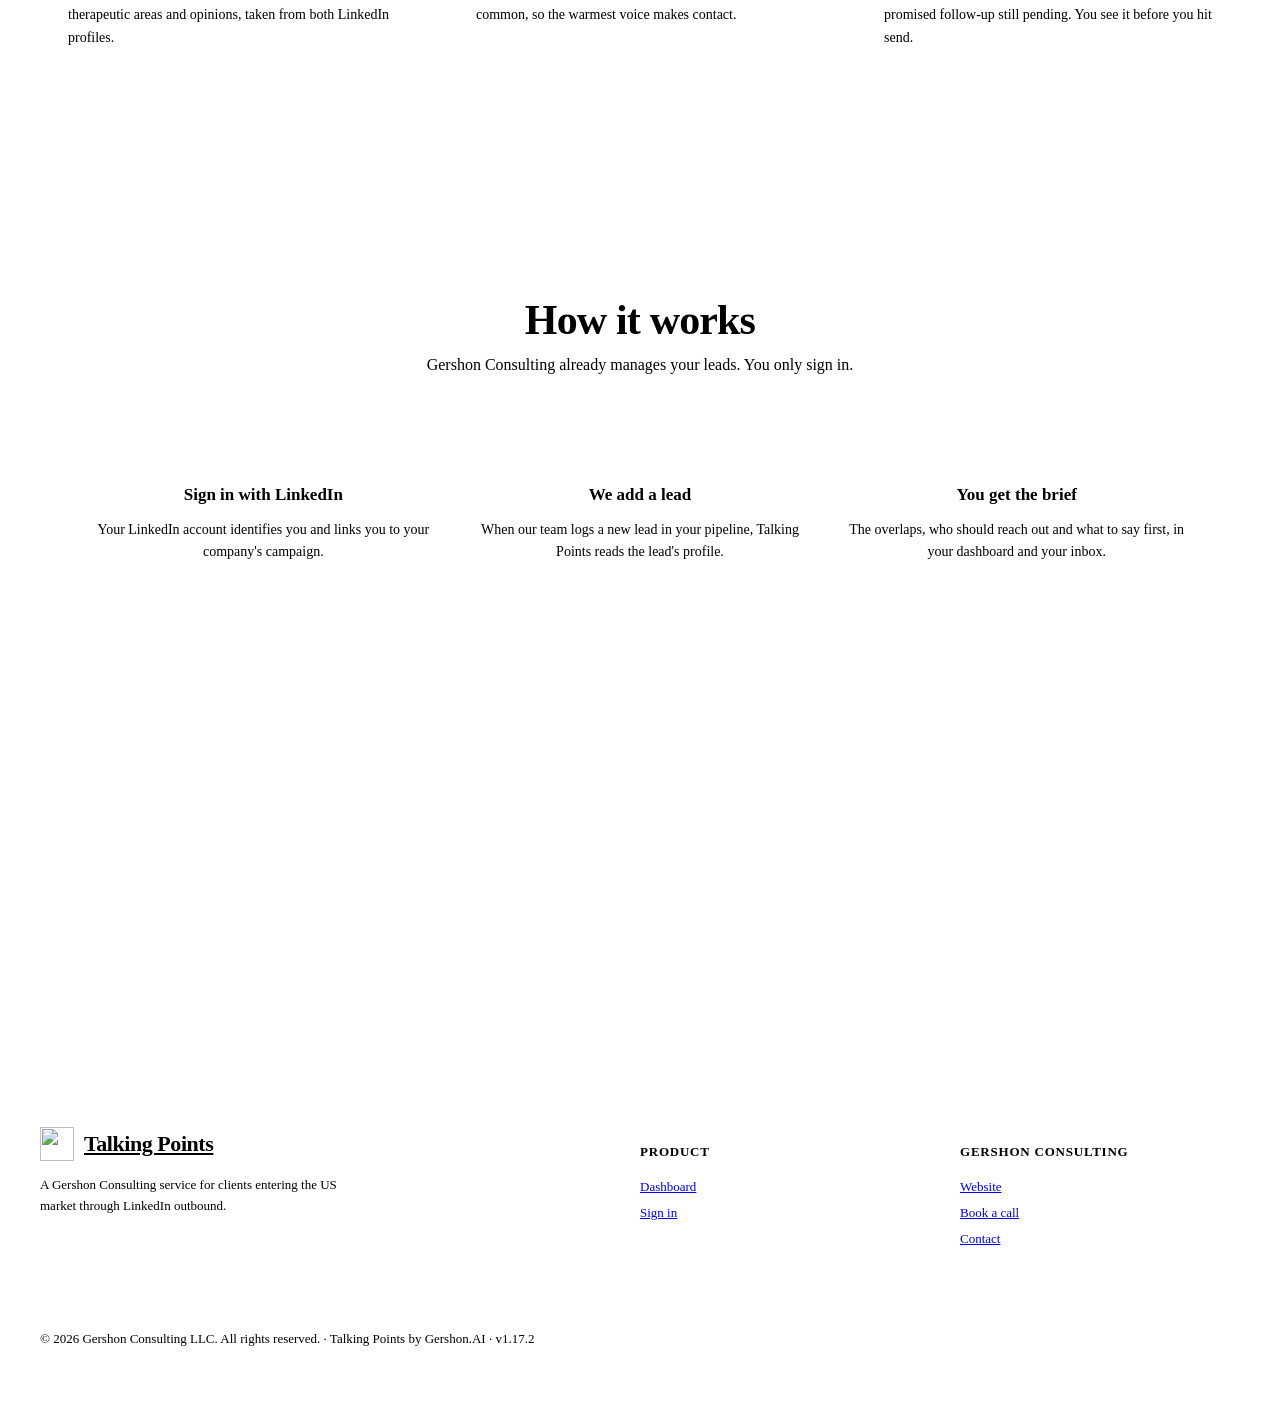
==== commit ee363577: "v1.17.2 version sync: index.html Co-Authored-By: Claude Opus 5.5 <noreply@anthropic.com> Claude-Sess" ====
--- a/public/index.html
+++ b/public/index.html
@@ -94,7 +94,7 @@
   .footer-bottom { padding-top: 26px; border-top: 1px solid var(--border); display: flex; justify-content: space-between; flex-wrap: wrap; gap: 12px; }
   a:focus-visible, button:focus-visible { outline: 3px solid rgba(254,27,4,0.35); outline-offset: 2px; }
 </style>
-<link rel="stylesheet" href="/unified-theme.css?v=1.17.1" />
+<link rel="stylesheet" href="/unified-theme.css?v=1.17.2" />
 </head>
 <body>
 <div class="landing">
@@ -217,11 +217,11 @@
     </ul></div>
   </div>
   <div class="footer-bottom">
-    <div>© 2026 Gershon Consulting LLC. All rights reserved. · <span data-app-version data-app-version-prefix="Talking Points by Gershon.AI · v">Talking Points by Gershon.AI · v1.17.1</span></div>
+    <div>© 2026 Gershon Consulting LLC. All rights reserved. · <span data-app-version data-app-version-prefix="Talking Points by Gershon.AI · v">Talking Points by Gershon.AI · v1.17.2</span></div>
   </div>
 </footer>
 
 </div>
-<script src="/version.js?v=1.17.1"></script>
+<script src="/version.js?v=1.17.2"></script>
 </body>
 </html>
